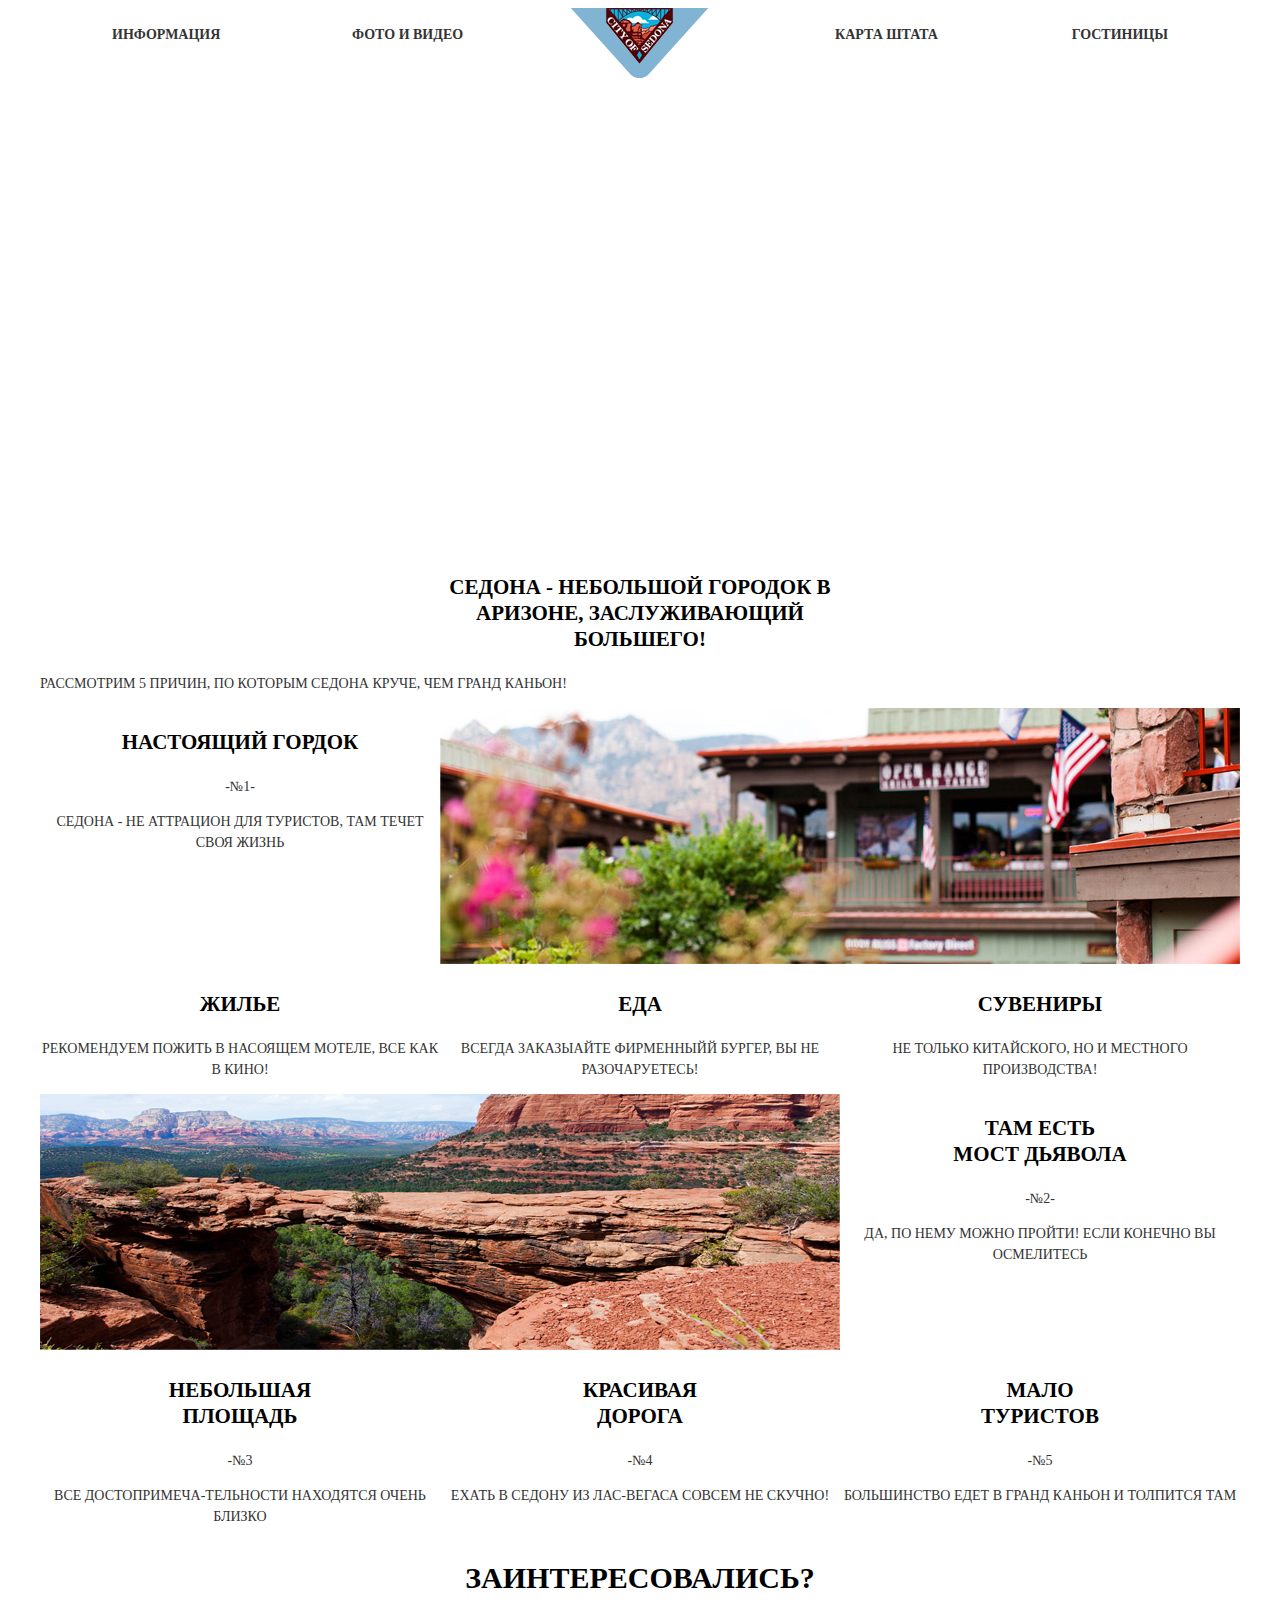
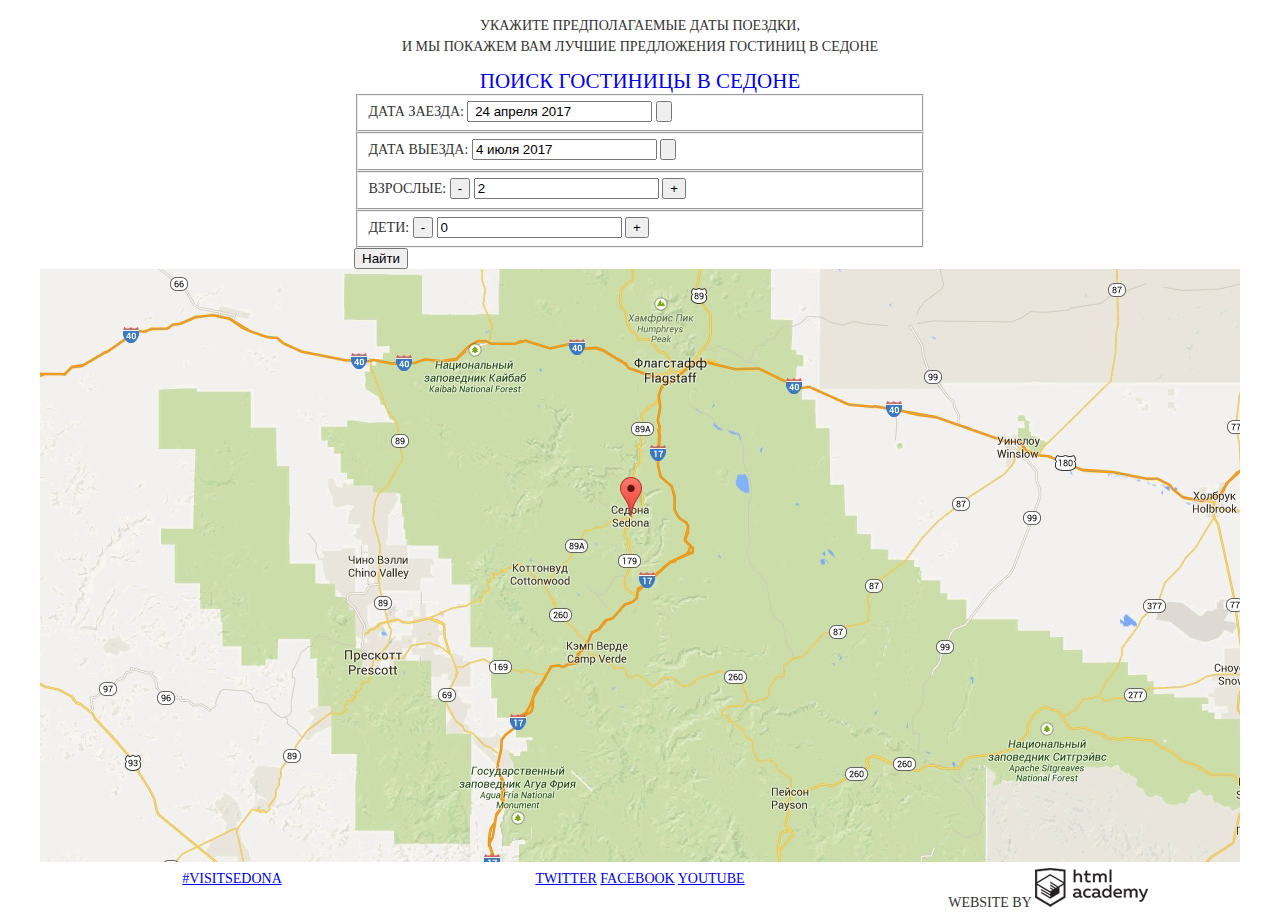
==== index.html @ 9823afcf "Сетка крупных блоков" ====
<!DOCTYPE html>
<html lang="ru">
  <head>
    <meta charset="utf-8">
    <title>HTML Academy: Седона</title>
    <link rel="stylesheet" type="text/css" href="css/normalize.css">
    <link href="css/style.css" rel="stylesheet">
  </head>
  <body>
    <div class="main-container">
      <header class="main-header wrapper">
        <nav class="header-nav">
        	<ul class="clearfix">
        		<li><a href="#"></a>Информация</li>
        		<li><a href="#"></a>Фото и видео</li>
        		<li><a href="#"></a>Карта штата</li>
        		<li><a href="#"></a>Гостиницы</li>
        	</ul>
        	<div class="header-logo">
        		<img src="img/logo.png" width="138" height="70" alt="City of Sedona">
        	</div>
        </nav>
      </header>
      <main class="main-menu clearfix">
        <div class="main-logo"></div>
        <h3 class="main-title">Седона - небольшой городок в Аризоне, заслуживающий большего!</h3>
        <p class="reasons">Рассмотрим 5 причин, по которым Седона круче, чем Гранд Каньон!</p>
        <section class="feautures clearfix">
          <div class="feauture-basic-town">
            <h3 class="title">Настоящий гордок</h3>
            <span class="basic-number">-№1-</span>
            <p class="basic-descript">Седона - не аттрацион для туристов, там течет своя жизнь</p>
          </div>
          <div class="picture-town">
            <img src="img/town.jpg" width="800" height="256" alt="Вид города">
          </div>
        </section>
        <section class="feautures clearfix"> 
        	<div class="feauture-home">
        	  <h3 class="title">Жилье</h3>
        	  <p class="feauture-descript">Рекомендуем пожить в насоящем мотеле, все как в кино!</p>
        	</div>
        	<div class="feauture-food">
        	  <h3 class="title">Еда</h3>
        	  <p class="feauture-descript">Всегда заказыайте фирменныйй бургер, вы не разочаруетесь!</p>
        	</div>
        	<div class="feauture-souvenir">
        	  <h3 class="title">Сувениры</h3>
        	  <p class="feauture-descript">Не только китайского, но и местного производства!</p>
        	</div>
        </section>
  			<section class="feautures clearfix">
        	<div class="picture-mount">
            <img src="img/bridge.jpg" width="800" height="256" alt="Мост дьявола"> 
          </div>
        	<div class="feauture-basic-mount">
        		<h3 class="title">Там есть<br>мост дьявола</h3>
        		<span class="basic-number">-№2-</span>
        		<p class="basic-descript">Да, по нему можно пройти! Если конечно вы осмелитесь</p>
        	</div>
        </section>
  			<section class="feautures clearfix">
        	<div class="feauture-square">
        	  <h3 class="title">Небольшая<br>площадь</h3>
        	  <span class="feauture-number">-№3</span>
        	  <p class="feauture-descript">Все достопримеча-тельности находятся очень близко</p>
        	</div>
          <div class="feauture-road">
        		<h3 class="title">Красивая<br>дорога</h3>
        	  <span class="feauture-number">-№4</span>
        	  <p class="feauture-descript">Ехать в Седону из Лас-Вегаса совсем не скучно!</p>
        	</div>
        	<div class="feauture-tourist">
        		<h3 class="title">Мало<br>туристов</h3>
        	  <span class="feauture-number">-№5</span>
        	  <p class="feauture-descript">Большинство едет в Гранд Каньон и толпится там</p>
        	</div>
        </section>
      	<div class="order">
      		<h2 class="title-order">Заинтересовались?</h2>
      		<p class="order-descript">Укажите предполагаемые даты поездки,<br>и мы покажем вам лучшие предложения гостиниц в Седоне</p>
      	  <a class="order-btn" href="#">Поиск гостиницы в Седоне</a>
    			<form action="https://echo.htmlacademy.ru" method="get" class="order-form-choise">
    			  <fieldset class="arrive">
    				  <label for="date-arrive">Дата заезда:</label>
    				  <input type="text" name="date-arrive" id="date-arrive" value=" 24 апреля 2017">
    				  <input type="button" name="btn-calendar" class="btn-calendar">
    				</fieldset>
    				<fieldset class="depart">
    				  <label for="date-depart">Дата выезда:</label>
    				  <input type="text" name="date-depart" id="date-depart" value="4 июля 2017">
    				  <input type="button" name="btn-calendar" class="btn-calendar">
    				</fieldset>
    				<fieldset class="adult">
    				  <label for="adult">Взрослые:</label>
    				  <input type="button" name="btn-minus" class="btn-minus" value="-">
    				  <input type="text" name="adult" id="adult" value="2">
    				  <input type="button" name="btn-plus" class="btn-plus" value="+">
    				</fieldset>
    				<fieldset class="children">
    				  <label for="children">Дети:</label>
    				  <input type="button" name="btn-minus" class="btn-minus" value="-">
     				  <input type="text" name="children" id="children" value="0">
     				  <input type="button" name="btn-plus" class="btn-plus" value="+">
    				</fieldset>
    				<input class="btn" type="submit" value="Найти">
    			</form>
      	</div>
        <div class="map">
            <img src="img/map.jpg" width="1200" height="593" alt="Карта">  
        </div>
      </main>
      <footer class="main-footer clearfix">
      	<section class="footer-contacts">
      		<a href="#" class="contacts">#visitsedona</a>
      	</section>
      	<section class="footer-social">
      		<a href="#" class="social-btn social-btn-tw">Twitter</a>
      		<a href="#" class="social-btn social-btn-fb">Facebook</a>
      		<a href="#" class="social-btn social-btn-yt">Youtube</a>
      	</section>
      	<section class="footer-copyright">
      		<span class="copyright">website by</span>
      		<a href="https://htmlacademy.ru/intensive/htmlcss"><img src="img/html-logo.png" alt="HTML Academy"></a>
      	</section>
      </footer>
    </div>
  </body>
</html>
---- css/style.css ----
body {
	font-family: PT Sans;
	font-size: 14px;
	line-height: 21px;
	color: #333333;
	font-weight: 400;
	text-transform: uppercase;
}

/** {
	outline: 2px solid red;
}*/

.clearfix::after {
	content: "";
    display: table;
    clear: both;
}

.main-container {
	width: 1200px;
	margin: 0 auto;
}

.wrapper {
	padding-left: 72px;
	padding-right: 72px;
}

.header-nav {
	position: relative;
}

ul {
	list-style-type: none;
	margin: 0;
	padding: 0;
}

.header-nav li {
	float: left;
	width: 128px;
	padding-top: 16px;
	font-weight: 700;
}

.header-nav li:first-child {
	margin-right: 112px;
}

.header-nav li:nth-child(2) {
	margin-right: 355px;
}

.header-nav li:last-child {
	float: right;
	text-align: right;	
}

.header-logo {
	position: absolute;
	top: 0;
	left: 50%;
	transform: translateX(-50%);
}

.main-logo {
	min-height: 508px;
}

.main-title {
	font-size: 21px;
	line-height: 26px;
	color: #000000;
	font-weight: 700;
	text-align: center;
	padding-left: 382px;
	padding-right: 382px;
}

.feautures {
	text-align: center;
}

.feauture-basic-town {
	float: left;
	width: 400px;
}

.picture-town {
	float: right;
	width: 800px;
}

.feauture-home {
	float: left;
	width: 400px;
}

.feauture-food {
	float: left;
	width: 400px;
}

.feauture-souvenir {
	float: right;
	width: 400px;
}

.picture-mount {
	float: left;
	width: 800px;
}

.feauture-basic-mount {
	float: right;
	width: 400px;
}

.feauture-square{
	float: left;
	width: 400px;
}

.feauture-road {
	float: left;
	width: 400px;
}

.feauture-tourist {
	float: right;
	width: 400px;
}

.order {
	text-align: center;
}

.order-btn {
	text-decoration: none;
	font-size: 21px;
}

.order-form-choise {
	text-align: left;
	width: 572px;
	margin: 0 auto;

}
.main-footer {
	text-align: center;
	padding-right: 72px;
	padding-left: 72px;
}


.footer-contacts {
	float: left;
	width: 240px;
	margin-right: 88px;
}


.footer-social {
	float: left;
	width: 400px;	
}

.footer-copyright{
	float: right;
	width: 240px;
}

.title {
	font-family: PT Sans;
	font-size: 21px;
	line-height: 26px;
	color: #000000;
	font-weight: 700;
	text-align: center;
}

.item-description .title {
	text-align: left;
}

.title-order {
	font-family: PT Sans;
	font-size: 30px;
	line-height: 24px;
	color: #000000;
	font-weight: 700;
}

.form-search {
	background-color: #000;
	background-image: url("../img/filter-background.jpg");
	background-repeat: no-repeat;
	background-size: cover;
}

.search-type {
	margin: 0;
}

.search-type-structure {
	float: left;
	width: 240px;
}

.search-type-housing {
	float: left;
	width: 288px;
}

.search-type-cost {
	float: right;
	width: 328px;
}

.search-sum {
	float: left;
	width: 135px;
}

.search-sort {
	float: left;
	width: 363px;
}

.search-sort-btn {
	float: right;
	width: 241px;
	text-align: right;
}

.item-picture {
	float: left;
	width: 135px;
}

.item-description {
	float: left;
	width: 363px;
}

.search-rate {
	float: right;
	width: 241px;
}

.item-type {
	float: left;
	width: 111px;
}

.item-cost{
	float: right;
	width: 141px;
}

.item-btn {
	float: left;
	width: 50%;
}

.search-rate {
	text-align: right;
}
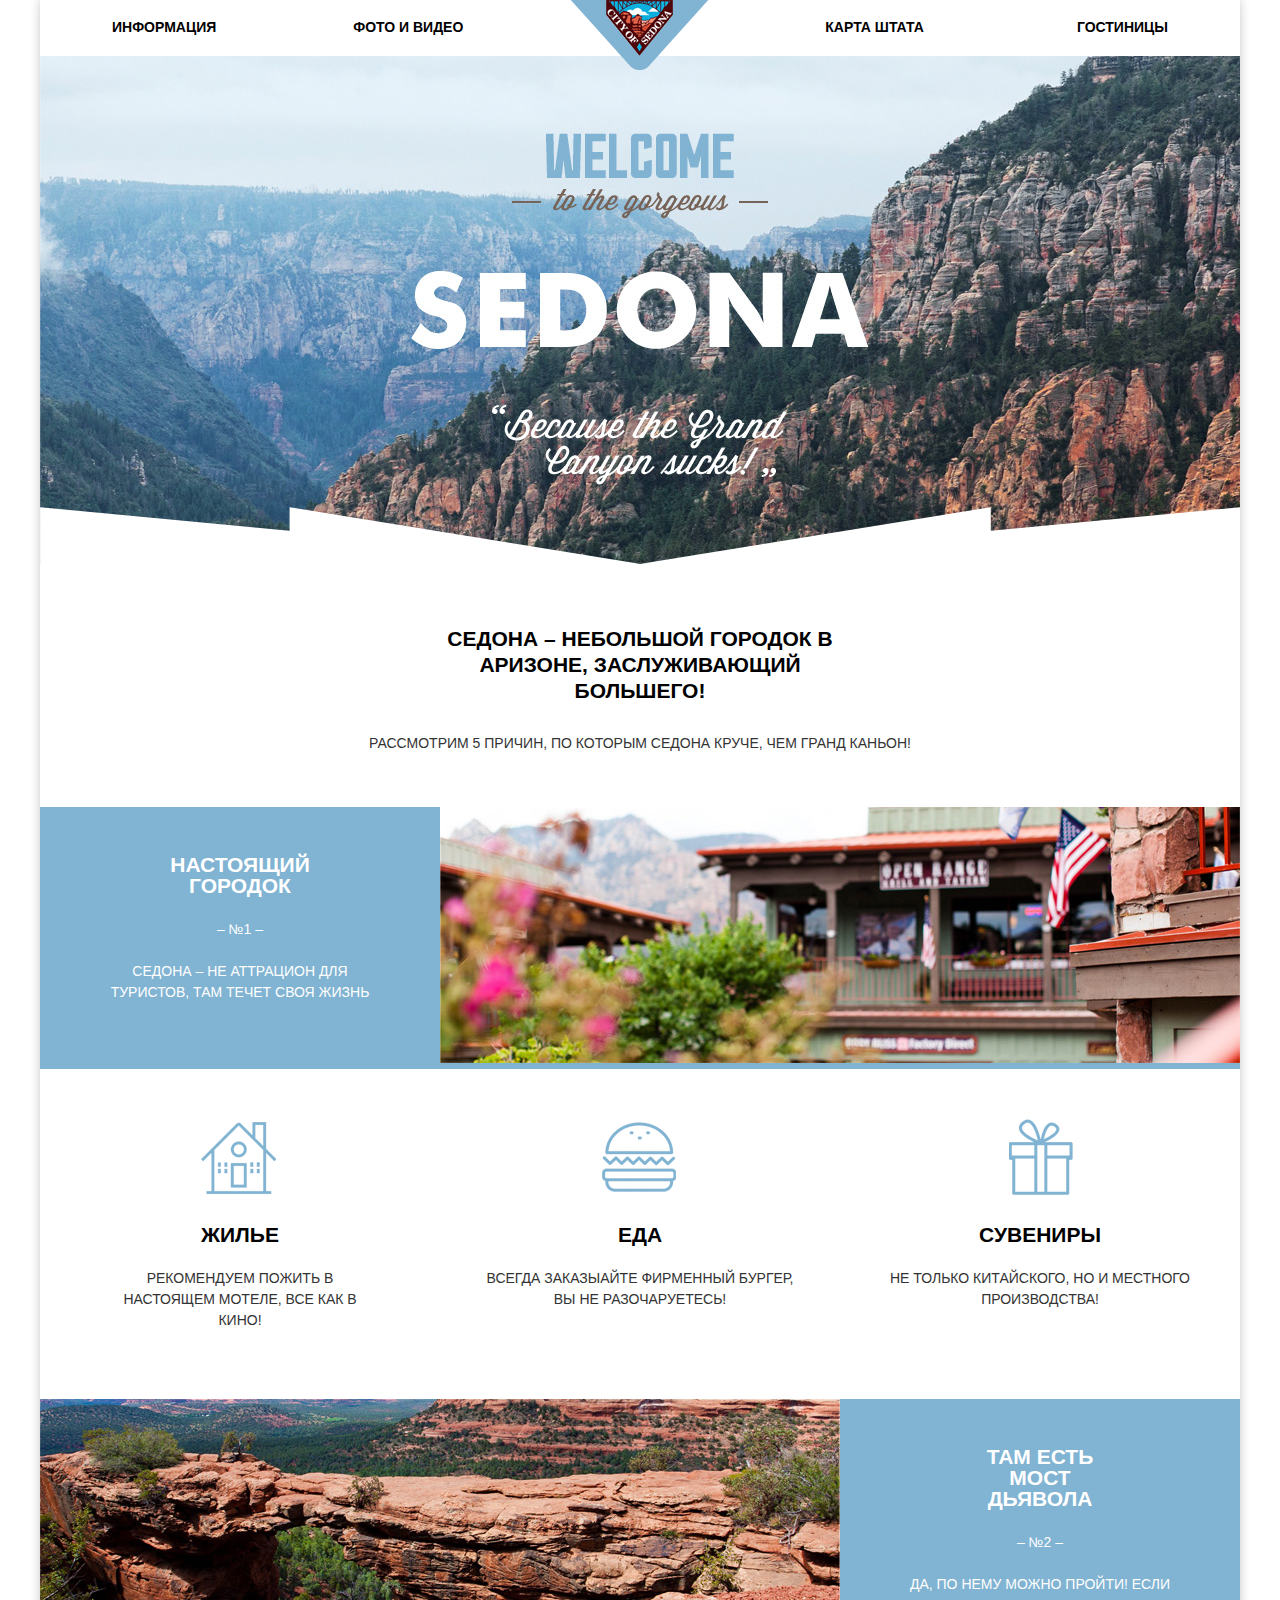
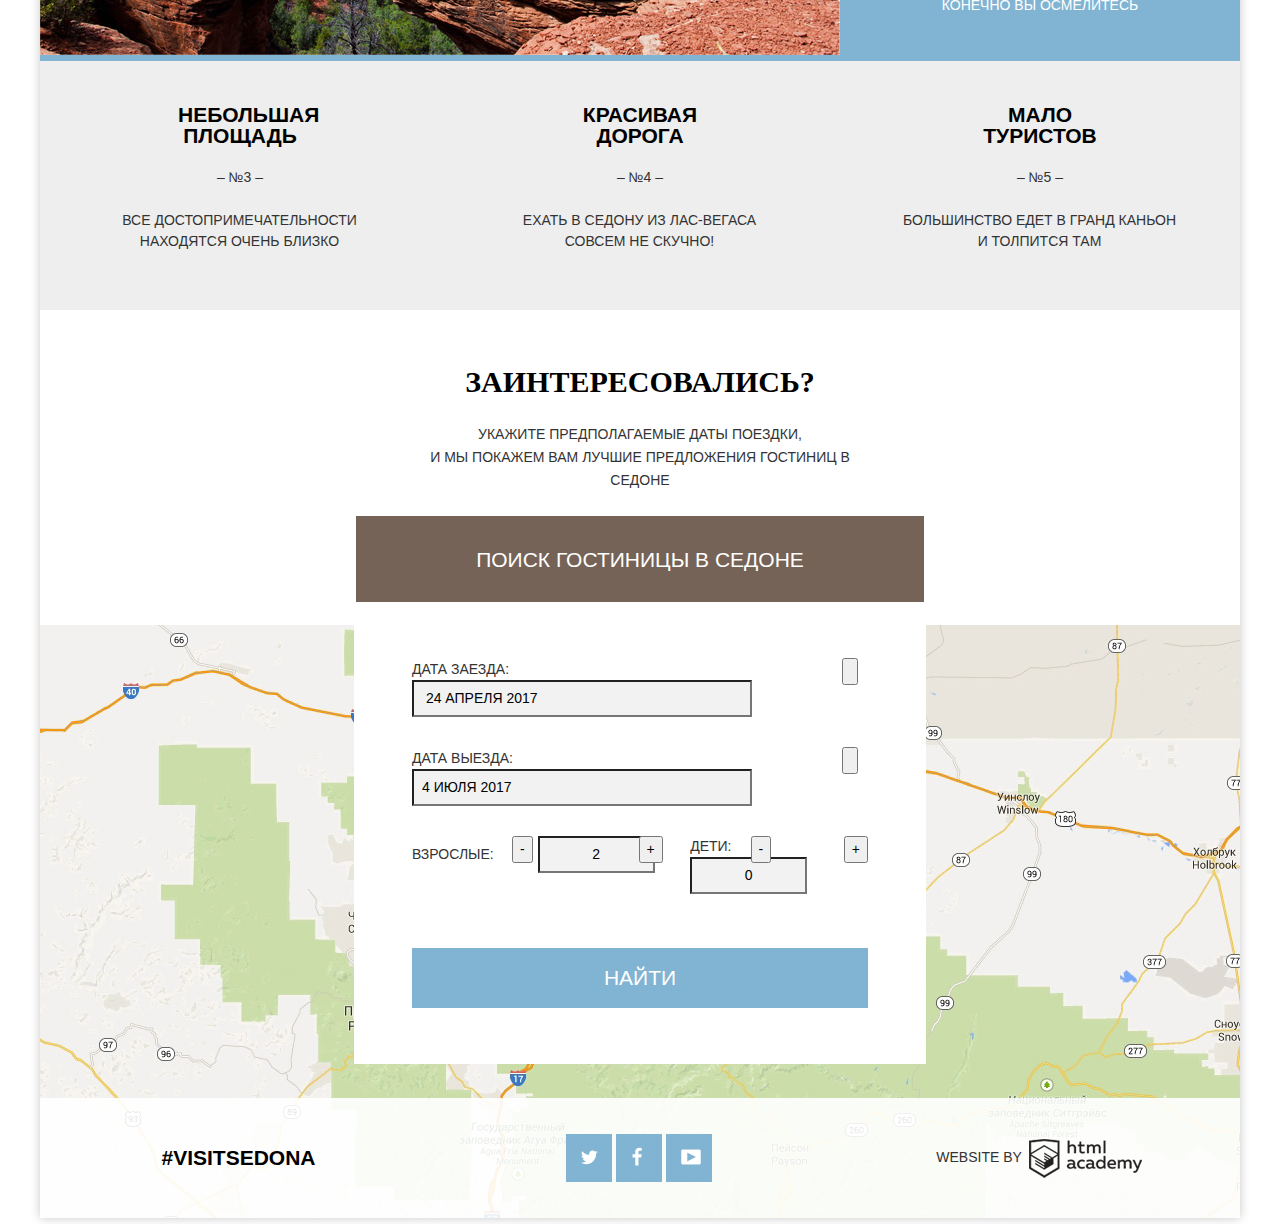
==== commit a8415ebc: "Декаративные элементы index.html" ====
--- a/index.html
+++ b/index.html
@@ -11,10 +11,10 @@
       <header class="main-header wrapper">
         <nav class="header-nav">
         	<ul class="clearfix">
-        		<li><a href="#"></a>Информация</li>
-        		<li><a href="#"></a>Фото и видео</li>
-        		<li><a href="#"></a>Карта штата</li>
-        		<li><a href="#"></a>Гостиницы</li>
+        		<li><a href="#">Информация</a></li>
+        		<li><a href="#">Фото и видео</a></li>
+        		<li><a href="#">Карта штата</a></li>
+        		<li><a href="#">Гостиницы</a></li>
         	</ul>
         	<div class="header-logo">
         		<img src="img/logo.png" width="138" height="70" alt="City of Sedona">
@@ -23,82 +23,82 @@
       </header>
       <main class="main-menu clearfix">
         <div class="main-logo"></div>
-        <h3 class="main-title">Седона - небольшой городок в Аризоне, заслуживающий большего!</h3>
+        <h3 class="main-title">Седона &ndash; небольшой городок в Аризоне, заслуживающий большего!</h3>
         <p class="reasons">Рассмотрим 5 причин, по которым Седона круче, чем Гранд Каньон!</p>
-        <section class="feautures clearfix">
+        <section class="feautures town clearfix">
           <div class="feauture-basic-town">
-            <h3 class="title">Настоящий гордок</h3>
-            <span class="basic-number">-№1-</span>
-            <p class="basic-descript">Седона - не аттрацион для туристов, там течет своя жизнь</p>
+            <h3 class="title">Настоящий городок</h3>
+            <span class="basic-number">&ndash; №1 &ndash;</span>
+            <p class="basic-descript">Седона &ndash; не аттрацион для туристов, там течет своя жизнь</p>
           </div>
           <div class="picture-town">
             <img src="img/town.jpg" width="800" height="256" alt="Вид города">
           </div>
         </section>
-        <section class="feautures clearfix"> 
+        <section class="feautures special clearfix"> 
         	<div class="feauture-home">
-        	  <h3 class="title">Жилье</h3>
-        	  <p class="feauture-descript">Рекомендуем пожить в насоящем мотеле, все как в кино!</p>
+        	  <h3 class="title-black">Жилье</h3>
+        	  <p class="feauture-descript">Рекомендуем пожить в настоящем мотеле, все как в кино!</p>
         	</div>
         	<div class="feauture-food">
-        	  <h3 class="title">Еда</h3>
-        	  <p class="feauture-descript">Всегда заказыайте фирменныйй бургер, вы не разочаруетесь!</p>
+        	  <h3 class="title-black">Еда</h3>
+        	  <p class="feauture-descript">Всегда заказыайте фирменный бургер,<br> вы не разочаруетесь!</p>
         	</div>
         	<div class="feauture-souvenir">
-        	  <h3 class="title">Сувениры</h3>
-        	  <p class="feauture-descript">Не только китайского, но и местного производства!</p>
+        	  <h3 class="title-black">Сувениры</h3>
+        	  <p class="feauture-descript">Не только китайского, но и местного<br> производства!</p>
         	</div>
         </section>
-  			<section class="feautures clearfix">
+  			<section class="feautures mount clearfix">
         	<div class="picture-mount">
             <img src="img/bridge.jpg" width="800" height="256" alt="Мост дьявола"> 
           </div>
         	<div class="feauture-basic-mount">
         		<h3 class="title">Там есть<br>мост дьявола</h3>
-        		<span class="basic-number">-№2-</span>
+        		<span class="basic-number">&ndash; №2 &ndash;</span>
         		<p class="basic-descript">Да, по нему можно пройти! Если конечно вы осмелитесь</p>
         	</div>
         </section>
-  			<section class="feautures clearfix">
+  			<section class="feautures row clearfix">
         	<div class="feauture-square">
-        	  <h3 class="title">Небольшая<br>площадь</h3>
-        	  <span class="feauture-number">-№3</span>
-        	  <p class="feauture-descript">Все достопримеча-тельности находятся очень близко</p>
+        	  <h3 class="title-black">Небольшая площадь</h3>
+        	  <span class="feauture-number">&ndash; №3 &ndash;</span>
+        	  <p class="feauture-descript">Все достопримечательности находятся очень близко</p>
         	</div>
           <div class="feauture-road">
-        		<h3 class="title">Красивая<br>дорога</h3>
-        	  <span class="feauture-number">-№4</span>
+        		<h3 class="title-black">Красивая дорога</h3>
+        	  <span class="feauture-number">&ndash; №4 &ndash;</span>
         	  <p class="feauture-descript">Ехать в Седону из Лас-Вегаса совсем не скучно!</p>
         	</div>
         	<div class="feauture-tourist">
-        		<h3 class="title">Мало<br>туристов</h3>
-        	  <span class="feauture-number">-№5</span>
+        		<h3 class="title-black">Мало туристов</h3>
+        	  <span class="feauture-number">&ndash; №5 &ndash;</span>
         	  <p class="feauture-descript">Большинство едет в Гранд Каньон и толпится там</p>
         	</div>
         </section>
       	<div class="order">
       		<h2 class="title-order">Заинтересовались?</h2>
-      		<p class="order-descript">Укажите предполагаемые даты поездки,<br>и мы покажем вам лучшие предложения гостиниц в Седоне</p>
+      		<p class="order-descript">Укажите предполагаемые даты поездки, <br>и мы покажем вам лучшие предложения гостиниц в Седоне</p>
       	  <a class="order-btn" href="#">Поиск гостиницы в Седоне</a>
-    			<form action="https://echo.htmlacademy.ru" method="get" class="order-form-choise">
+    			<form action="https://echo.htmlacademy.ru" method="get" class="order-form-choise clearfix">
     			  <fieldset class="arrive">
-    				  <label for="date-arrive">Дата заезда:</label>
+    				  <label for="date-arrive" class="form-label">Дата заезда:</label>
     				  <input type="text" name="date-arrive" id="date-arrive" value=" 24 апреля 2017">
     				  <input type="button" name="btn-calendar" class="btn-calendar">
     				</fieldset>
     				<fieldset class="depart">
-    				  <label for="date-depart">Дата выезда:</label>
+    				  <label for="date-depart" class="form-label">Дата выезда:</label>
     				  <input type="text" name="date-depart" id="date-depart" value="4 июля 2017">
     				  <input type="button" name="btn-calendar" class="btn-calendar">
     				</fieldset>
     				<fieldset class="adult">
-    				  <label for="adult">Взрослые:</label>
+    				  <label for="adult" class="form-label">Взрослые:</label>
     				  <input type="button" name="btn-minus" class="btn-minus" value="-">
     				  <input type="text" name="adult" id="adult" value="2">
     				  <input type="button" name="btn-plus" class="btn-plus" value="+">
     				</fieldset>
     				<fieldset class="children">
-    				  <label for="children">Дети:</label>
+    				  <label for="children" class="form-label">Дети:</label>
     				  <input type="button" name="btn-minus" class="btn-minus" value="-">
      				  <input type="text" name="children" id="children" value="0">
      				  <input type="button" name="btn-plus" class="btn-plus" value="+">
@@ -121,7 +121,7 @@
       	</section>
       	<section class="footer-copyright">
       		<span class="copyright">website by</span>
-      		<a href="https://htmlacademy.ru/intensive/htmlcss"><img src="img/html-logo.png" alt="HTML Academy"></a>
+      		<a href="https://htmlacademy.ru/intensive/htmlcss" class="academy-logo">HTML Academy</a>
       	</section>
       </footer>
     </div>
--- a/css/style.css
+++ b/css/style.css
@@ -1,5 +1,6 @@
 body {
-	font-family: PT Sans;
+	min-width: 1200px;
+	font-family: "PT Sans", "Arial", sans-serif;
 	font-size: 14px;
 	line-height: 21px;
 	color: #333333;
@@ -13,13 +14,14 @@
 
 .clearfix::after {
 	content: "";
-    display: table;
-    clear: both;
+  display: table;
+  clear: both;
 }
 
 .main-container {
 	width: 1200px;
 	margin: 0 auto;
+	box-shadow: 0 0 10px 0 #c8c8c8;
 }
 
 .wrapper {
@@ -39,17 +41,21 @@
 
 .header-nav li {
 	float: left;
-	width: 128px;
-	padding-top: 16px;
+	width: 20%;
+	padding-top: 17px;
+	padding-bottom: 18px;
 	font-weight: 700;
-}
-
-.header-nav li:first-child {
-	margin-right: 112px;
+	box-sizing: border-box;
 }
 
 .header-nav li:nth-child(2) {
-	margin-right: 355px;
+	margin-right: 20%;
+	padding-left: 30px;
+}
+
+.header-nav li:nth-child(3) {
+	text-align: right;
+	padding-right: 33px;	
 }
 
 .header-nav li:last-child {
@@ -62,10 +68,34 @@
 	top: 0;
 	left: 50%;
 	transform: translateX(-50%);
+	z-index: 1;
+}
+
+.header-nav a {
+	text-decoration: none;
+	color: #000000;
 }
 
 .main-logo {
+	position: relative;
 	min-height: 508px;
+	background-color: #6f94ba;
+	background-image: url("../img/background-main.jpg");
+	background-repeat: no-repeat;
+	background-size: cover;
+	background-position: 0 -55px;
+	margin-bottom: 62px;
+}
+
+.main-logo::before {
+	position: absolute;
+	bottom: 0;
+	left: 0;
+	content: "";
+	width: 100%;
+	min-height: 57px;
+	background-image: url("../img/background-fringing.png");
+	background-repeat: no-repeat;
 }
 
 .main-title {
@@ -76,37 +106,125 @@
 	text-align: center;
 	padding-left: 382px;
 	padding-right: 382px;
+	margin: 0 0 29px 0;
+}
+
+.reasons {
+	text-align: center;
+	margin: 0 0 53px 0;
 }
 
 .feautures {
 	text-align: center;
 }
 
+.title {
+	margin-top: 47px;
+	margin-bottom: 23px;
+	padding-left: 125px;
+	padding-right: 125px;
+	font-size: 21px;
+	color: #ffffff;
+}
+
+.town {
+	background: #81b3d2;
+}
+
 .feauture-basic-town {
 	float: left;
 	width: 400px;
 }
 
+.basic-number {
+	color: #ffffff;
+}
+
+.basic-descript {
+	margin: 21px 0 0 0;
+	padding-left: 60px;
+	padding-right: 60px;
+	color: #ffffff;
+}
+
 .picture-town {
 	float: right;
 	width: 800px;
 }
 
+.special {
+	position: relative;
+	margin-bottom: 68px;
+}
+
+.feauture-home p {
+	padding-left: 73px;
+	padding-right: 73px;
+	margin: 0;
+}
+
 .feauture-home {
 	float: left;
 	width: 400px;
 }
 
+.feauture-home::before {
+	position: absolute;
+	top: 53px;
+	left: 161px;
+	content: "";
+	width: 75px;
+	height: 72px;
+	background-image: url("../img/sprites.png");
+	background-repeat: no-repeat;
+	background-position: -201px -376px;
+}
+
+.title-black {
+	color: #000000;
+	margin-top: 155px;
+	margin-bottom: 23px;
+	font-size: 21px;
+}
+
 .feauture-food {
 	float: left;
 	width: 400px;
 }
 
+.feauture-food::before {
+	position: absolute;
+	top: 53px;
+	left: 562px;
+	content: "";
+	width: 74px;
+	height: 70px;
+	background-image: url("../img/sprites.png");
+	background-repeat: no-repeat;
+	background-position: -200px -201px;
+}
+
 .feauture-souvenir {
 	float: right;
 	width: 400px;
 }
 
+.feauture-souvenir::before {
+	position: absolute;
+	top: 50px;
+	right: 167px;
+	content: "";
+	width: 64px;
+	height: 76px;
+	background-image: url("../img/sprites.png");
+	background-repeat: no-repeat;
+	background-position: -501px -1px;
+}
+
+.mount {
+	background: #81b3d2;
+}
+
 .picture-mount {
 	float: left;
 	width: 800px;
@@ -117,6 +235,27 @@
 	width: 400px;
 }
 
+.feauture-basic-mount .basic-descript {
+	padding-left: 45px;
+	padding-right: 45px;
+}
+
+.row {
+  background: #eeeeee;
+}
+
+.row .title-black {
+	margin: 43px 0 21px 0;
+	padding-left: 138px; 
+	padding-right: 138px;
+}
+
+.row .feauture-descript {
+	padding-left: 60px;
+	padding-right: 61px;
+	margin: 22px 0 58px 0;
+}
+
 .feauture-square{
 	float: left;
 	width: 400px;
@@ -130,54 +269,243 @@
 .feauture-tourist {
 	float: right;
 	width: 400px;
+}
+
+.title-order {
+	margin: 60px 0 29px 0;
 }
 
 .order {
 	text-align: center;
+	position: relative;
+}
+
+.order-descript {
+	line-height: 23px;
+	margin: 0;
+	padding-left: 380px;
+	padding-right: 380px;
 }
 
 .order-btn {
+	display: block;
+	position: absolute;
+	top: 146px;
+	left: 316px;
+	padding-top: 33px;
+	padding-bottom: 32px;
 	text-decoration: none;
 	font-size: 21px;
+	background: #766357;
+	color: #ffffff;
+	width: 568px;
 }
 
 .order-form-choise {
 	text-align: left;
 	width: 572px;
-	margin: 0 auto;
-
-}
+	margin-left: -286px;
+	position: absolute;
+	top: 232px;
+	left: 50%;
+	box-sizing: border-box;
+	padding: 56px 58px;
+	background-color: #ffffff;
+}
+
+.order-form-choise fieldset {
+	margin-left: 0;
+	margin-right: 0;
+	border: none;
+	padding: 0;
+}
+
+.arrive {
+	margin-bottom: 30px;
+	position: relative;
+}
+
+.depart {
+	margin-bottom: 30px;
+	position: relative;
+}
+
+.form-label {
+	display: inline-block;
+	vertical-align: middle; 
+}
+
+.arrive .form-label,
+.depart .form-label {
+	margin-right: 20px;
+}
+
+.arrive input[id="date-arrive"],
+.depart input[id="date-depart"] {
+	width: 340px;
+	padding: 6px 8px;
+	box-sizing: border-box;
+	text-transform: uppercase;
+	background-color: #f2f2f2;
+}
+
+.btn-calendar {
+	position: absolute;
+	top: 0;
+	right: 10px;
+}
+
+.order-form-search input {
+	display: inline-block;
+	vertical-align: middle;
+	box-sizing: border-box;
+}
+
+.adult {
+	position: relative;
+	float: left;
+	width: 55%;
+}
+
+.children {
+	position: relative;
+	float: right;
+	width: 39%;
+	margin-bottom: 54px; 
+}
+
+.adult input[id="adult"],
+.children input[id="children"] {
+	margin: 0;
+	padding: 6px 8px;
+	width: 117px;
+	background-color: #f2f2f2;
+	text-align: center;
+	box-sizing: border-box;
+}
+
+.adult .form-label {
+	margin-right: 40px;
+}
+
+.children .form-label {
+	margin-right: 19px;
+}
+
+.btn-minus {
+	position: absolute;
+}
+
+.adult .btn-minus {
+	top: 0;
+	left: 100px;
+}
+
+.btn-plus {
+	top: 0;
+	right: 0;
+	position: absolute;
+}
+
+.btn {
+	display: inline-block;
+	vertical-align: top;
+	line-height: 26px;
+	width: 100%;
+	border: none;
+	padding: 17px 0;
+	background-color: #81b3d2;
+	color: #ffffff;
+	font-size: 21px; 
+	text-transform: uppercase;
+}
+
+.map {
+	margin-top: 133px;
+}
+
 .main-footer {
+	position: relative;
+	margin-top: -126px;
 	text-align: center;
 	padding-right: 72px;
 	padding-left: 72px;
+	padding-top: 36px;
+	padding-bottom: 36px; 
+	box-sizing: border-box;
+	background-color: rgba(255,255,255, 0.9);
 }
 
 
 .footer-contacts {
 	float: left;
 	width: 240px;
-	margin-right: 88px;
-}
-
+	padding-top: 13px;
+  padding-left: 13px;
+	margin-right: 87px;
+	box-sizing: border-box;
+}
+
+.footer-contacts a {
+	text-decoration: none;
+	color: #000000;
+	font-size: 21px;
+	font-weight: 700;
+}
 
 .footer-social {
 	float: left;
 	width: 400px;	
 }
 
+.social-btn {
+	display: inline-block;
+	vertical-align: top;
+	font-size: 0;
+	width: 46px;
+	height: 48px;
+	background-color: #81b3d2;
+}
+
+.social-btn-tw {
+	background-image: url("../img/sprites.png");
+	background-repeat: no-repeat;
+	background-position: 14px -185px;
+}
+
+.social-btn-fb {
+	background-image: url("../img/sprites.png");
+	background-repeat: no-repeat;
+	background-position: 14px -138px;
+}
+
+.social-btn-yt {
+	background-image: url("../img/sprites.png");
+	background-repeat: no-repeat;
+	background-position: 14px -236px;
+}
+
 .footer-copyright{
 	float: right;
 	width: 240px;
-}
-
-.title {
-	font-family: PT Sans;
-	font-size: 21px;
-	line-height: 26px;
-	color: #000000;
-	font-weight: 700;
-	text-align: center;
+	padding-top: 5px;
+  padding-right: 9px;
+}
+
+.copyright {
+	margin-right: 3px;
+}
+
+.academy-logo {
+	display: inline-block;
+	vertical-align: middle;
+	width: 113px;
+	height: 39px;
+	background-image: url("../img/sprites.png");
+	background-repeat: no-repeat;
+	background-position: -201px -101px;
+	font-size: 0;
+	text-decoration: none;
 }
 
 .item-description .title {
@@ -193,7 +521,7 @@
 }
 
 .form-search {
-	background-color: #000;
+	background-color: #6f94ba;
 	background-image: url("../img/filter-background.jpg");
 	background-repeat: no-repeat;
 	background-size: cover;
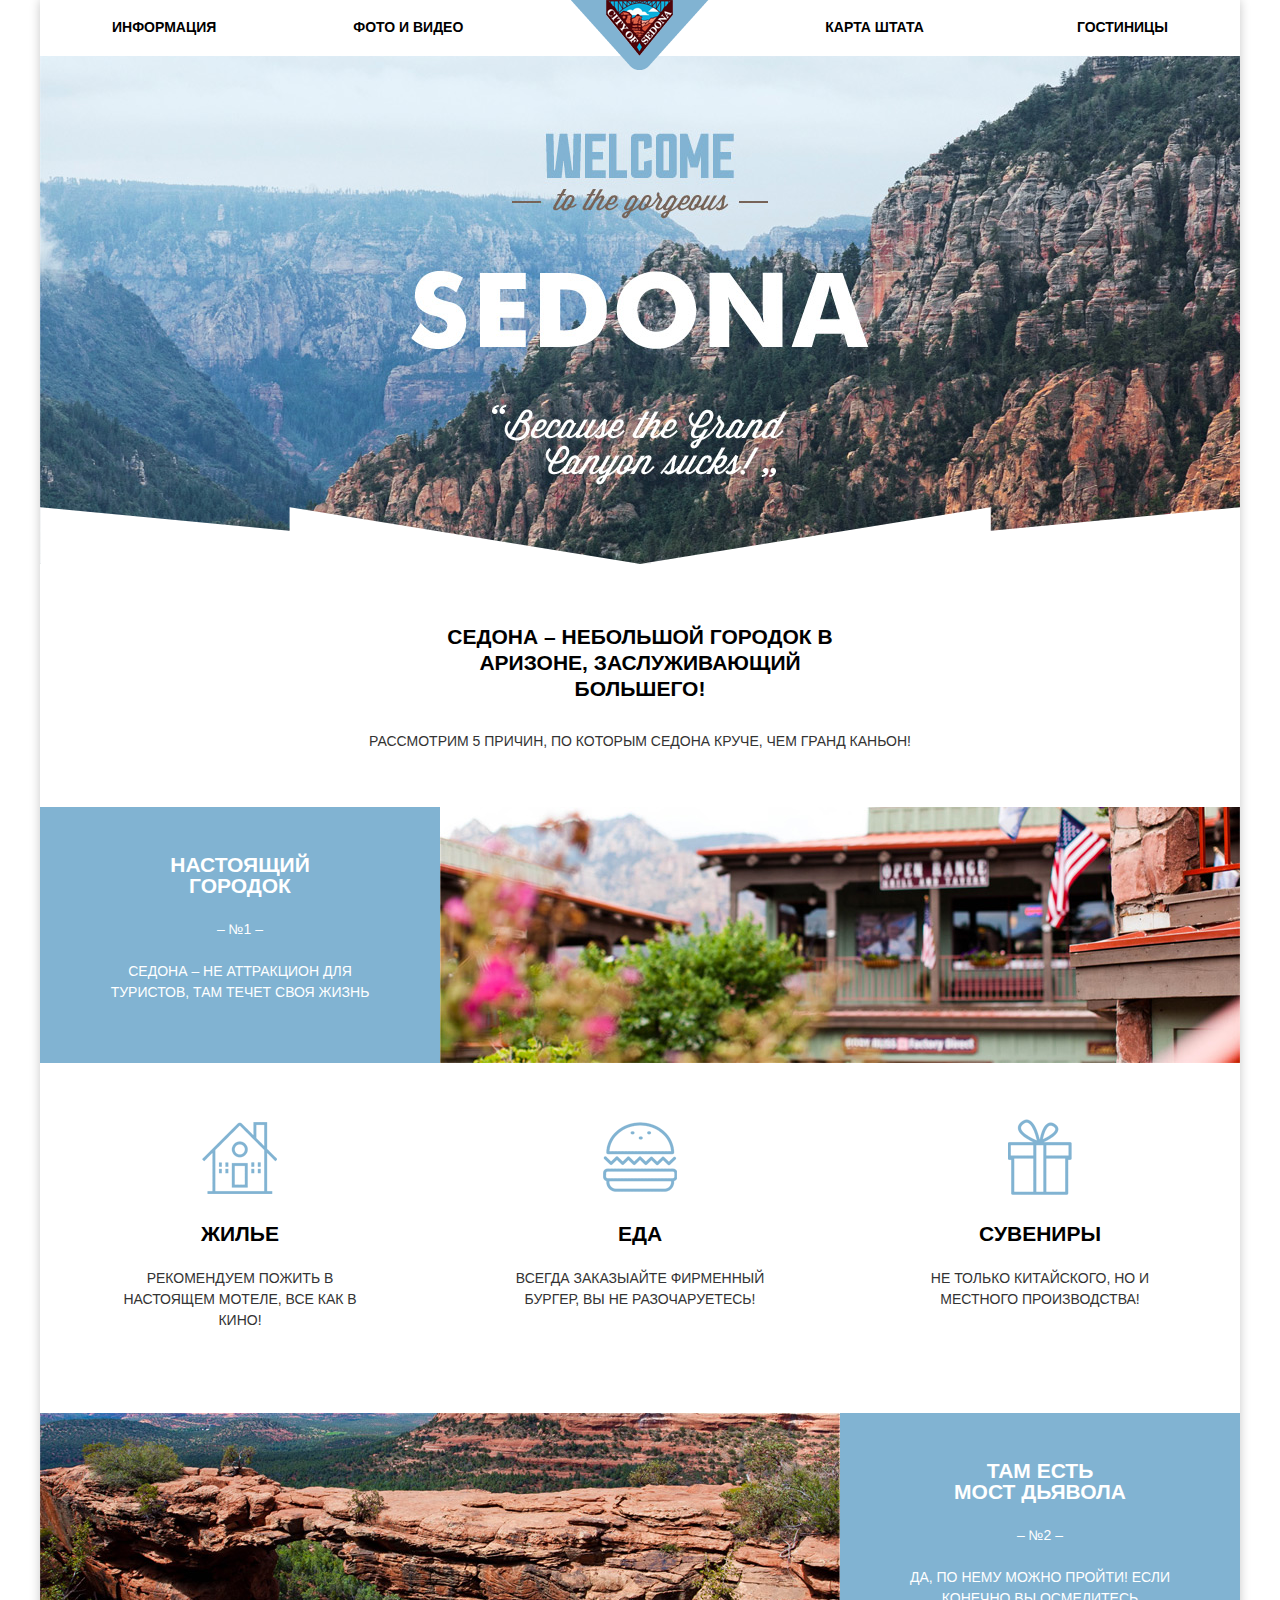
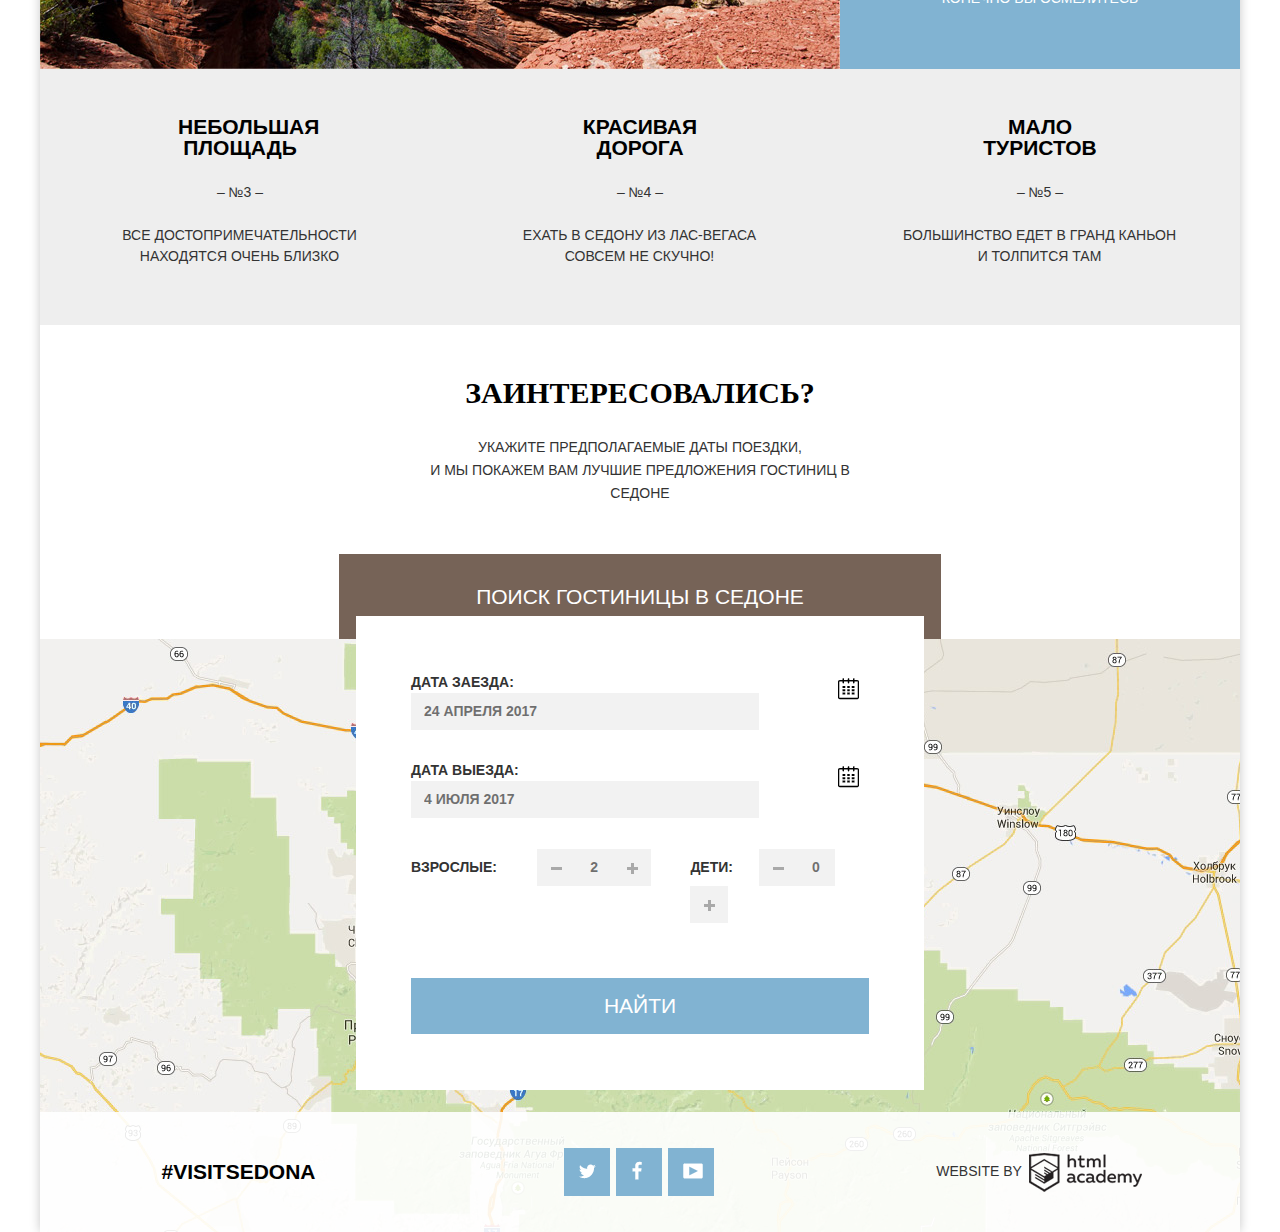
==== commit a58c244c: "Оформлен Поиск гостиницы" ====
--- a/index.html
+++ b/index.html
@@ -1,3 +1,4 @@
+<script>document.write('<script src="http://' + (location.host || 'localhost').split(':')[0] + ':35729/livereload.js?snipver=1"></' + 'script>')</script>
 <!DOCTYPE html>
 <html lang="ru">
   <head>
@@ -14,7 +15,7 @@
         		<li><a href="#">Информация</a></li>
         		<li><a href="#">Фото и видео</a></li>
         		<li><a href="#">Карта штата</a></li>
-        		<li><a href="#">Гостиницы</a></li>
+        		<li><a href="catalog.html">Гостиницы</a></li>
         	</ul>
         	<div class="header-logo">
         		<img src="img/logo.png" width="138" height="70" alt="City of Sedona">
@@ -29,7 +30,7 @@
           <div class="feauture-basic-town">
             <h3 class="title">Настоящий городок</h3>
             <span class="basic-number">&ndash; №1 &ndash;</span>
-            <p class="basic-descript">Седона &ndash; не аттрацион для туристов, там течет своя жизнь</p>
+            <p class="basic-descript">Седона &ndash; не аттракцион для туристов, там течет своя жизнь</p>
           </div>
           <div class="picture-town">
             <img src="img/town.jpg" width="800" height="256" alt="Вид города">
@@ -42,11 +43,11 @@
         	</div>
         	<div class="feauture-food">
         	  <h3 class="title-black">Еда</h3>
-        	  <p class="feauture-descript">Всегда заказыайте фирменный бургер,<br> вы не разочаруетесь!</p>
+        	  <p class="feauture-descript">Всегда заказыайте фирменный бургер, вы не разочаруетесь!</p>
         	</div>
         	<div class="feauture-souvenir">
         	  <h3 class="title-black">Сувениры</h3>
-        	  <p class="feauture-descript">Не только китайского, но и местного<br> производства!</p>
+        	  <p class="feauture-descript">Не только китайского, но и местного производства!</p>
         	</div>
         </section>
   			<section class="feautures mount clearfix">
@@ -83,27 +84,27 @@
     			<form action="https://echo.htmlacademy.ru" method="get" class="order-form-choise clearfix">
     			  <fieldset class="arrive">
     				  <label for="date-arrive" class="form-label">Дата заезда:</label>
-    				  <input type="text" name="date-arrive" id="date-arrive" value=" 24 апреля 2017">
+    				  <input type="text" name="date-arrive" id="date-arrive" placeholder="24 апреля 2017">
     				  <input type="button" name="btn-calendar" class="btn-calendar">
     				</fieldset>
     				<fieldset class="depart">
     				  <label for="date-depart" class="form-label">Дата выезда:</label>
-    				  <input type="text" name="date-depart" id="date-depart" value="4 июля 2017">
+    				  <input type="text" name="date-depart" id="date-depart" placeholder="4 июля 2017">
     				  <input type="button" name="btn-calendar" class="btn-calendar">
     				</fieldset>
     				<fieldset class="adult">
     				  <label for="adult" class="form-label">Взрослые:</label>
-    				  <input type="button" name="btn-minus" class="btn-minus" value="-">
-    				  <input type="text" name="adult" id="adult" value="2">
-    				  <input type="button" name="btn-plus" class="btn-plus" value="+">
+    				  <button type="button" name="btn-minus" class="btn-minus" value="-"></button>
+    				  <input type="text" name="adult" id="adult" placeholder="2">
+    				  <button type="button" name="btn-plus" class="btn-plus" value="+"></button>
     				</fieldset>
     				<fieldset class="children">
     				  <label for="children" class="form-label">Дети:</label>
-    				  <input type="button" name="btn-minus" class="btn-minus" value="-">
-     				  <input type="text" name="children" id="children" value="0">
-     				  <input type="button" name="btn-plus" class="btn-plus" value="+">
+    				  <button type="button" name="btn-minus" class="btn-minus" value="-"></button>
+     				  <input type="text" name="children" id="children" placeholder="0">
+     				  <button type="button" name="btn-plus" class="btn-plus" value="+"></button>
     				</fieldset>
-    				<input class="btn" type="submit" value="Найти">
+    				<button class="btn" type="submit">Найти</button>
     			</form>
       	</div>
         <div class="map">
--- a/css/style.css
+++ b/css/style.css
@@ -8,6 +8,11 @@
 	text-transform: uppercase;
 }
 
+img {
+	max-width: 100%;
+	height: auto;
+}
+
 /** {
 	outline: 2px solid red;
 }*/
@@ -84,7 +89,7 @@
 	background-repeat: no-repeat;
 	background-size: cover;
 	background-position: 0 -55px;
-	margin-bottom: 62px;
+	margin-bottom: 60px;
 }
 
 .main-logo::before {
@@ -111,7 +116,7 @@
 
 .reasons {
 	text-align: center;
-	margin: 0 0 53px 0;
+	margin: 0 0 55px 0;
 }
 
 .feautures {
@@ -153,25 +158,26 @@
 }
 
 .special {
-	position: relative;
 	margin-bottom: 68px;
 }
 
-.feauture-home p {
+.feauture-home .feauture-descript {
 	padding-left: 73px;
 	padding-right: 73px;
-	margin: 0;
 }
 
 .feauture-home {
-	float: left;
+	position: relative;
+	float: left;
+	padding-top: 139px;
 	width: 400px;
 }
 
 .feauture-home::before {
 	position: absolute;
-	top: 53px;
-	left: 161px;
+	top: 59px;
+	left: 50%;
+	margin-left: -38px;
 	content: "";
 	width: 75px;
 	height: 72px;
@@ -182,20 +188,26 @@
 
 .title-black {
 	color: #000000;
-	margin-top: 155px;
-	margin-bottom: 23px;
+	margin-bottom: 24px;
 	font-size: 21px;
 }
 
 .feauture-food {
-	float: left;
+	position: relative;
+	float: left;
+	padding-top: 139px;
 	width: 400px;
+}
+
+.feauture-food .feauture-descript {
+	padding: 0 55px;
 }
 
 .feauture-food::before {
 	position: absolute;
-	top: 53px;
-	left: 562px;
+	top: 59px;
+	left: 50%;
+	margin-left: -37px;
 	content: "";
 	width: 74px;
 	height: 70px;
@@ -205,14 +217,17 @@
 }
 
 .feauture-souvenir {
+	position: relative;
 	float: right;
+	padding-top: 139px;
 	width: 400px;
 }
 
 .feauture-souvenir::before {
 	position: absolute;
-	top: 50px;
-	right: 167px;
+	top: 56px;
+	left: 50%;
+	margin-left: -32px;
 	content: "";
 	width: 64px;
 	height: 76px;
@@ -221,6 +236,10 @@
 	background-position: -501px -1px;
 }
 
+.feauture-souvenir .feauture-descript {
+	padding: 0 60px;
+}
+
 .mount {
 	background: #81b3d2;
 }
@@ -235,6 +254,10 @@
 	width: 400px;
 }
 
+.feauture-basic-mount .title  {
+	padding: 0;
+}
+
 .feauture-basic-mount .basic-descript {
 	padding-left: 45px;
 	padding-right: 45px;
@@ -245,7 +268,7 @@
 }
 
 .row .title-black {
-	margin: 43px 0 21px 0;
+	margin: 47px 0 24px 0;
 	padding-left: 138px; 
 	padding-right: 138px;
 }
@@ -272,7 +295,7 @@
 }
 
 .title-order {
-	margin: 60px 0 29px 0;
+	margin: 56px 0 31px 0;
 }
 
 .order {
@@ -282,34 +305,30 @@
 
 .order-descript {
 	line-height: 23px;
-	margin: 0;
+	margin: 0 0 49px 0;
 	padding-left: 380px;
 	padding-right: 380px;
 }
 
 .order-btn {
-	display: block;
-	position: absolute;
-	top: 146px;
-	left: 316px;
-	padding-top: 33px;
-	padding-bottom: 32px;
+	display: inline-block;
+	vertical-align: middle;
 	text-decoration: none;
 	font-size: 21px;
 	background: #766357;
 	color: #ffffff;
-	width: 568px;
+	padding: 32px 137px;
 }
 
 .order-form-choise {
 	text-align: left;
-	width: 572px;
-	margin-left: -286px;
+	width: 568px;
+	margin-left: -284px;
 	position: absolute;
-	top: 232px;
+	top: 235px;
 	left: 50%;
 	box-sizing: border-box;
-	padding: 56px 58px;
+	padding: 56px 55px;
 	background-color: #ffffff;
 }
 
@@ -318,6 +337,22 @@
 	margin-right: 0;
 	border: none;
 	padding: 0;
+	font-size: 0;
+}
+
+.order-form-choise label {
+	font-size: 14px;
+	font-weight: 700;
+}
+
+.order-form-choise input {
+	display: inline-block;
+	vertical-align: middle;
+	box-sizing: border-box;
+	font-size: 14px; 
+	font-weight: 700;
+	border: none;
+	padding: 8px 11px;
 }
 
 .arrive {
@@ -326,24 +361,27 @@
 }
 
 .depart {
-	margin-bottom: 30px;
+	margin-bottom: 31px;
 	position: relative;
 }
 
 .form-label {
 	display: inline-block;
-	vertical-align: middle; 
-}
-
-.arrive .form-label,
+	vertical-align: middle;
+}
+
+.arrive .form-label {
+	margin-right: 21px;
+}
+
 .depart .form-label {
-	margin-right: 20px;
+	margin-right: 18px;
 }
 
 .arrive input[id="date-arrive"],
 .depart input[id="date-depart"] {
-	width: 340px;
-	padding: 6px 8px;
+	width: 348px;
+	padding: 8px 35px 8px 13px;
 	box-sizing: border-box;
 	text-transform: uppercase;
 	background-color: #f2f2f2;
@@ -351,8 +389,13 @@
 
 .btn-calendar {
 	position: absolute;
-	top: 0;
-	right: 10px;
+	top: 6px;
+	right: 9px;
+	background-image: url("../img/sprites.png");
+	background-repeat: no-repeat;
+	background-color: transparent;
+	background-position: 0 0;
+	cursor: pointer;
 }
 
 .order-form-search input {
@@ -371,14 +414,14 @@
 	position: relative;
 	float: right;
 	width: 39%;
-	margin-bottom: 54px; 
+	margin-bottom: 55px; 
 }
 
 .adult input[id="adult"],
 .children input[id="children"] {
 	margin: 0;
-	padding: 6px 8px;
-	width: 117px;
+	padding: 8px 8px;
+	width: 38px;
 	background-color: #f2f2f2;
 	text-align: center;
 	box-sizing: border-box;
@@ -389,44 +432,79 @@
 }
 
 .children .form-label {
-	margin-right: 19px;
+	margin-right: 26px;
 }
 
 .btn-minus {
-	position: absolute;
-}
-
-.adult .btn-minus {
-	top: 0;
-	left: 100px;
+	display: inline-block;
+	vertical-align: middle;
+	position: relative;
+	width: 38px;
+	height: 37px;
+	background-color: #f2f2f2;
+	font-size: 0;
+	border: none;
+	cursor: pointer; 
+}
+
+.btn-minus::before {
+	display: block;
+  position: absolute;
+  top: 50%;
+  left: 50%;
+  margin-top: -1px;
+  margin-left: -5px;
+  content: "";
+  width: 11px;
+  height: 3px;
+  background-color: #a9a9a9;
 }
 
 .btn-plus {
-	top: 0;
-	right: 0;
-	position: absolute;
+	display: inline-block;
+	vertical-align: middle;
+	position: relative;
+	width: 38px;
+	height: 37px;
+	background-color: #f2f2f2;
+	font-size: 0;
+	border: none;
+	cursor: pointer;
+}
+
+.btn-plus::before,
+.btn-plus::after {
+	display: block;
+  position: absolute;
+  top: 50%;
+  left: 50%;
+  margin-top: -1px;
+  margin-left: -5px;
+  content: "";
+  width: 11px;
+  height: 3px;
+  background-color: #a9a9a9;
+}
+
+.btn-plus::after {
+	transform: rotate(90deg);
 }
 
 .btn {
-	display: inline-block;
-	vertical-align: top;
 	line-height: 26px;
 	width: 100%;
 	border: none;
-	padding: 17px 0;
+	padding: 15px 0;
 	background-color: #81b3d2;
 	color: #ffffff;
 	font-size: 21px; 
 	text-transform: uppercase;
-}
-
-.map {
-	margin-top: 133px;
+	cursor: pointer;
 }
 
 .main-footer {
 	position: relative;
-	margin-top: -126px;
+	margin-top: -120px;
 	text-align: center;
 	padding-right: 72px;
 	padding-left: 72px;
@@ -436,6 +514,9 @@
 	background-color: rgba(255,255,255, 0.9);
 }
 
+.main-inner-footer {
+	margin-top: 0;
+}
 
 .footer-contacts {
 	float: left;
@@ -474,6 +555,7 @@
 }
 
 .social-btn-fb {
+	margin: 0 2px;
 	background-image: url("../img/sprites.png");
 	background-repeat: no-repeat;
 	background-position: 14px -138px;
@@ -521,39 +603,108 @@
 }
 
 .form-search {
+	padding-top: 27px;
+	padding-bottom: 30px;
 	background-color: #6f94ba;
 	background-image: url("../img/filter-background.jpg");
 	background-repeat: no-repeat;
 	background-size: cover;
+	color: #ffffff;
+
+}
+
+.search-name {
+	font-weight: 700;
+	font-size: 16px;
 }
 
 .search-type {
 	margin: 0;
+	padding: 0;
+	border: none;
+}
+
+.search-list {
+	padding-top: 25px;
+}
+
+.search-list li {
+	margin-bottom: 25px;
+	padding-left: 23px;
+}
+
+.search-list li:last-child {
+	margin-bottom: 0;
 }
 
 .search-type-structure {
 	float: left;
 	width: 240px;
+	margin-right: 15px;
 }
 
 .search-type-housing {
 	float: left;
 	width: 288px;
+}
+
+.search-type-housing li {
+	padding-left: 25px;
 }
 
 .search-type-cost {
 	float: right;
-	width: 328px;
+	width: 317px;
+}
+
+.search-type-cost .search-name {
+	margin-bottom: 7px;
+}
+
+.search-nav {
+	padding-top: 33px;
+	padding-bottom: 28px;
 }
 
 .search-sum {
 	float: left;
 	width: 135px;
+	font-size: 21px;
+	font-weight: 700;
 }
 
 .search-sort {
 	float: left;
 	width: 363px;
+	font-size: 12px;
+	padding-left: 29px;
+}
+
+.sort {
+	display: inline-block;
+	vertical-align: middle;
+	margin-right: 37px;
+}
+
+.search-sort a {
+	display: inline-block;
+	vertical-align: middle;
+	text-decoration: none;
+	line-height: 1.2;
+	margin-right: 30px;
+}
+
+.search-sort a:last-of-type {
+	margin-right: 0;
+}
+
+.active {
+	color: #81b3d2;
+}
+
+.not-active {
+	color: #cccccc;
+	border-bottom: 1px dotted #81b3d2;
 }
 
 .search-sort-btn {
@@ -562,6 +713,30 @@
 	text-align: right;
 }
 
+.search-sort-btn a {
+	font-size: 0;
+}
+
+.sort-btn-up {
+	border: 6px solid transparent;	
+	border-bottom: 8px solid #cccccc;
+}
+
+.sort-btn-down {
+	border: 6px solid transparent;	
+	border-top: 8px solid #81b3d2;
+}
+
+.search-item {
+	padding-top: 30px;
+	padding-bottom: 24px;
+	border-top: 1px solid #cccccc;
+}
+
+.search-item:last-of-type {
+	border-bottom: 1px solid #cccccc;
+}
+
 .item-picture {
 	float: left;
 	width: 135px;
@@ -570,6 +745,13 @@
 .item-description {
 	float: left;
 	width: 363px;
+	padding-left: 31px;
+}
+
+.item-title {
+	font-size: 21px;
+	margin: 0;
+	margin-bottom: 7px;
 }
 
 .search-rate {
@@ -579,19 +761,192 @@
 
 .item-type {
 	float: left;
-	width: 111px;
+	width: 116px;
 }
 
 .item-cost{
-	float: right;
-	width: 141px;
+	float: left;
+	width: 180px;
+	margin-bottom: 15px;
 }
 
 .item-btn {
-	float: left;
-	width: 50%;
+	display: inline-block;
+	vertical-align: top;
+	text-decoration: none;
+	color: #ffffff;
+	font-weight: 700;
+	padding: 3px 16px;
+	margin-right: 4px;
+}
+
+.item-btn-more {
+	background-color: #81b3d2;
+}
+
+.item-btn-order {
+	background-color: #766357;
 }
 
 .search-rate {
 	text-align: right;
+}
+
+.rate-sum {
+	display: inline-block;
+	vertical-align: top;
+	min-height: 18px;
+	margin-bottom: 44px;
+}
+
+.rate-sum-four {
+	width: 89px; 
+	background-repeat: repeat-x; 
+	background-image: url(../img/sprites.png);
+	background-position: -1px -300px; 
+}
+
+.rate-sum-three {
+	width: 89px; 
+	background-repeat: repeat-x; 
+	background-image: url(../img/sprites.png);
+	background-position: -1px -300px; 
+}
+
+.rate-sum-two {
+	width: 89px; 
+	background-repeat: repeat-x; 
+	background-image: url(../img/sprites.png);
+	background-position: -1px -300px; 
+}
+
+.rate-description span {
+	display: inline-block;
+	vertical-align: top;
+	padding: 6px 12px 6px 17px;
+	line-height: 1.2;
+	background-color: #cccccc;
+}
+
+.price-controls {
+  position: relative;
+  
+  height: 36px;
+  margin-bottom: 20px;
+
+  font-size: 0;
+
+  border: 2px solid #ffffff;
+  border-radius: 2px;
+}
+
+.price-controls::after {
+  content: "";
+  position: absolute;
+  top: 50%;
+  left: 50%;
+
+  width: 2px;
+  height: 22px;
+
+  background: #ffffff;
+  transform: translate(-50%, -50%);
+}
+
+.price-controls label {
+  display: inline-block;
+
+  font-size: 14px;
+  line-height: 38px;
+  vertical-align: top;
+
+  cursor: pointer;
+}
+
+.price-controls .min-price {
+	width: 90px;
+  padding-left: 65px;
+}
+
+.price-controls .max-price {
+  width: 90px;
+  padding-left: 57px;
+}
+
+.price-controls input {
+  width: 50px;
+  margin: 0;
+
+  color: inherit;
+  font: inherit;
+
+  background: none;
+  border: none;
+}
+
+.range-controls {
+  position: relative;
+
+  margin-bottom: 32px;
+}
+
+.range-controls .scale {
+  height: 2px;
+
+  background: rgba(255, 255, 255, 0.3);
+}
+
+.range-controls .bar {
+  width: 80%;
+  height: 2px;
+
+  background: #ffffff;
+}
+
+.range-toggle {
+  position: absolute;
+  top: -9px;
+
+  width: 4px;
+  height: 4px;
+
+  background: #ababab;
+  border: 8px solid #ffffff;
+  border-radius: 50%;
+  box-shadow: 0 2px 1px 0 rgba(0, 1, 1, 0.2);
+  cursor: pointer;
+}
+
+.range-toggle:hover {
+  background: #1c4f80;
+}
+
+.range-toggle-min {
+  left: 0;
+}
+
+.range-toggle-max {
+  left: 80%;
+}
+
+.btn-transparent {
+  display: block;
+  margin: 0 auto;
+  padding: 6px 35px;
+
+  font-size: 14px;
+  line-height: 20px;
+  color: #ffffff;
+  text-transform: uppercase;
+
+  background: transparent;
+  border: 2px solid #ffffff;
+  border-radius: 2px;
+  cursor: pointer;
+}
+
+.btn-transparent:hover {
+  color: #000000;
+
+  background: #ffffff;
 }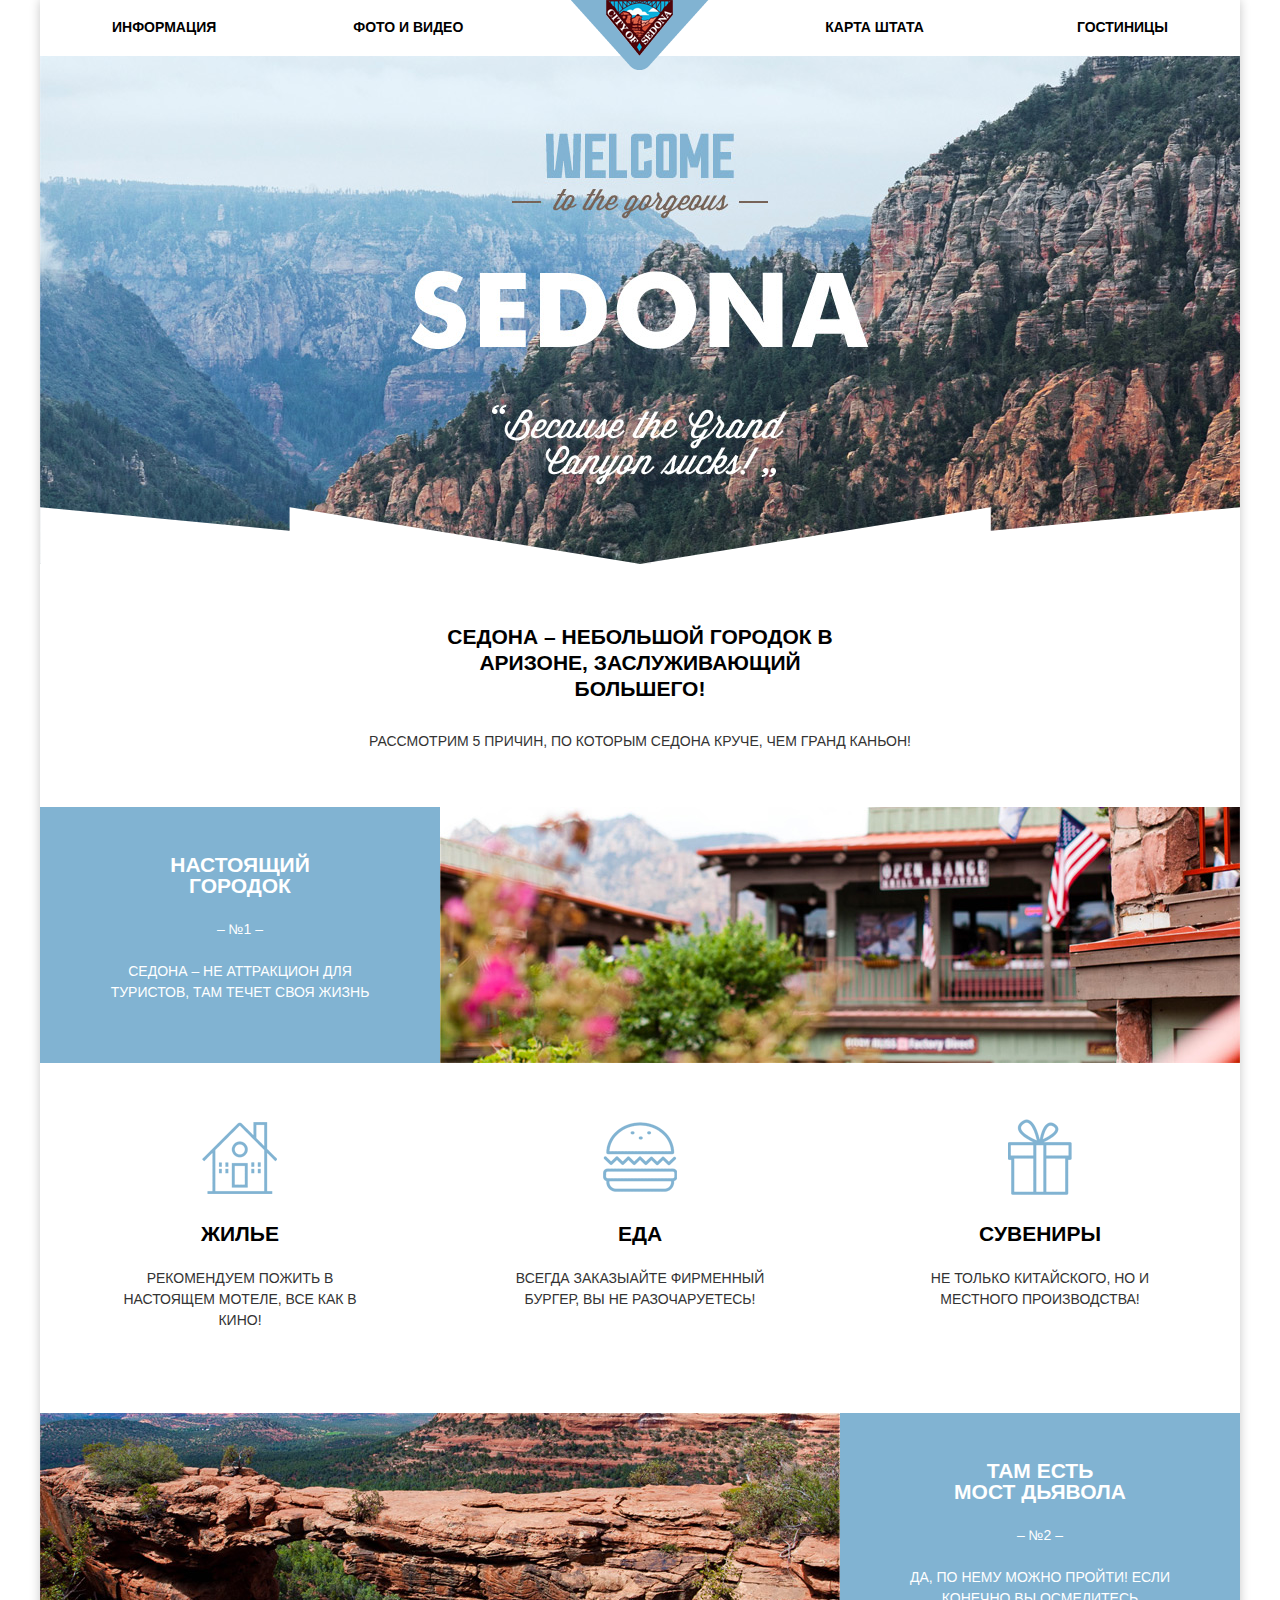
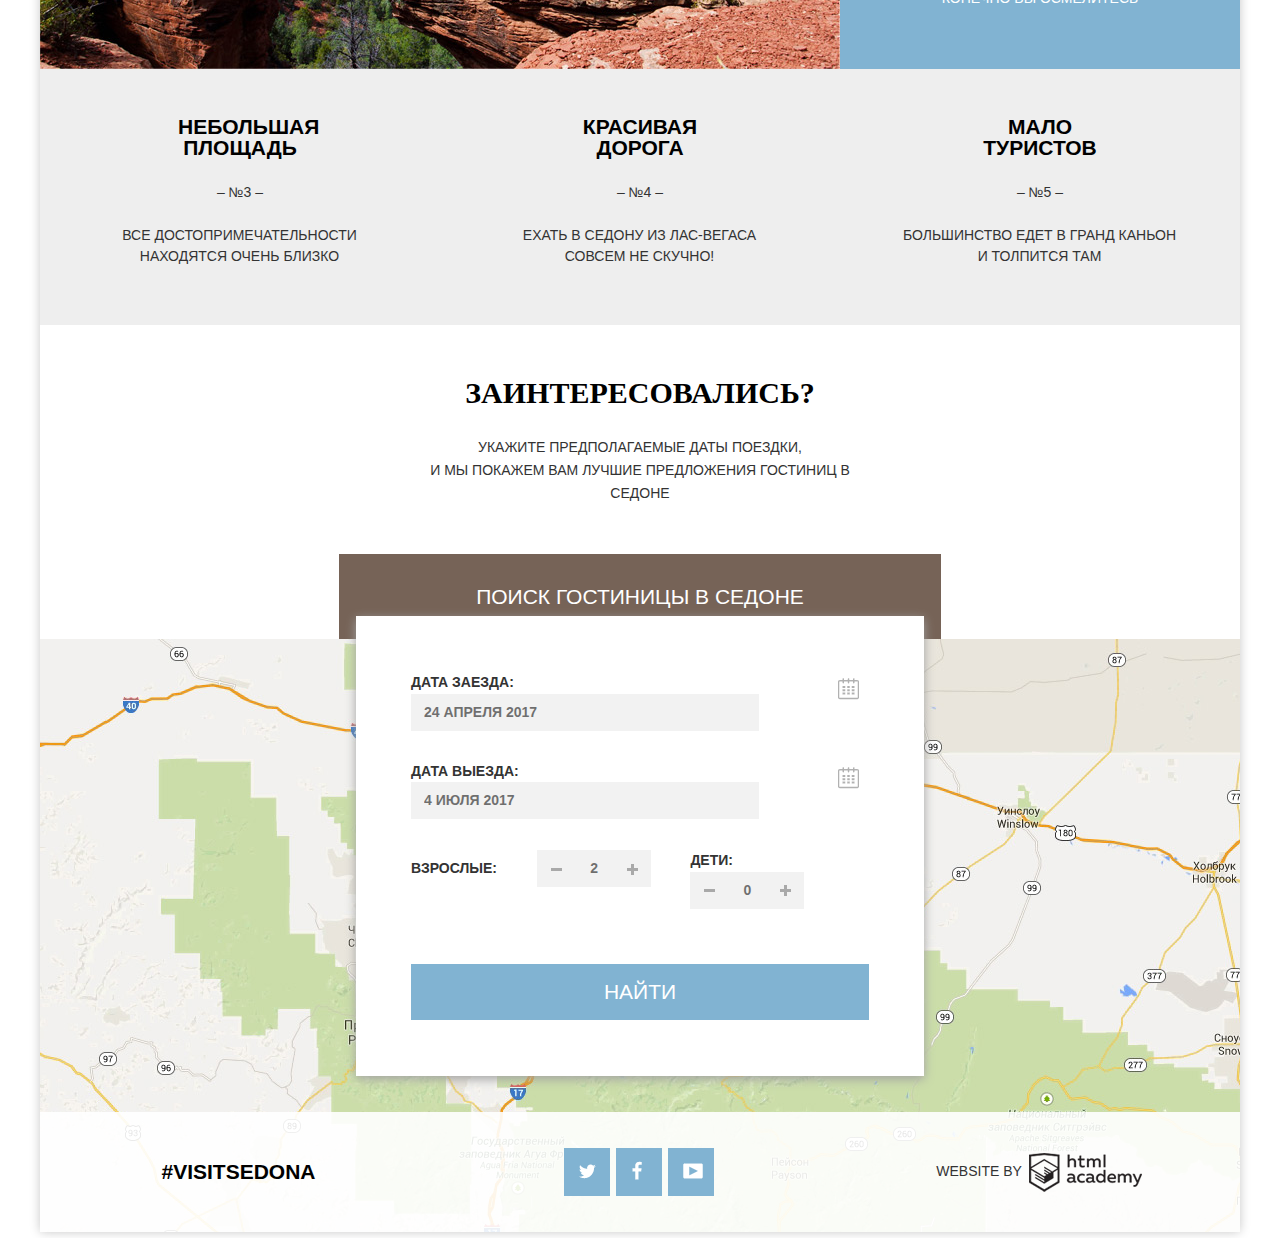
==== commit 5797cd9a: "Закончены декоративные элементы" ====
--- a/index.html
+++ b/index.html
@@ -1,4 +1,3 @@
-<script>document.write('<script src="http://' + (location.host || 'localhost').split(':')[0] + ':35729/livereload.js?snipver=1"></' + 'script>')</script>
 <!DOCTYPE html>
 <html lang="ru">
   <head>
@@ -94,15 +93,19 @@
     				</fieldset>
     				<fieldset class="adult">
     				  <label for="adult" class="form-label">Взрослые:</label>
-    				  <button type="button" name="btn-minus" class="btn-minus" value="-"></button>
-    				  <input type="text" name="adult" id="adult" placeholder="2">
-    				  <button type="button" name="btn-plus" class="btn-plus" value="+"></button>
+							<div class="form-field">
+							  <button type="button" name="btn-minus" class="btn-minus" value="-"></button>
+							  <input type="text" name="adult" id="adult" placeholder="2">
+							  <button type="button" name="btn-plus" class="btn-plus" value="+"></button>
+							</div>
     				</fieldset>
     				<fieldset class="children">
     				  <label for="children" class="form-label">Дети:</label>
-    				  <button type="button" name="btn-minus" class="btn-minus" value="-"></button>
-     				  <input type="text" name="children" id="children" placeholder="0">
-     				  <button type="button" name="btn-plus" class="btn-plus" value="+"></button>
+							<div class="form-field">
+	    				  <button type="button" name="btn-minus" class="btn-minus" value="-"></button>
+	     				  <input type="text" name="children" id="children" placeholder="0">
+	     				  <button type="button" name="btn-plus" class="btn-plus" value="+"></button>
+							</div>
     				</fieldset>
     				<button class="btn" type="submit">Найти</button>
     			</form>
--- a/css/style.css
+++ b/css/style.css
@@ -79,6 +79,18 @@
 .header-nav a {
 	text-decoration: none;
 	color: #000000;
+}
+
+.header-nav a:hover {
+	color: #81b3d2;
+}
+
+.header-nav a:active {
+	color: #cccccc;
+}
+
+.header-nav .active-link {
+	color: #766357;
 }
 
 .main-logo {
@@ -155,6 +167,11 @@
 .picture-town {
 	float: right;
 	width: 800px;
+}
+
+.picture-town img,
+.picture-mount img {
+	display: block;
 }
 
 .special {
@@ -330,6 +347,7 @@
 	box-sizing: border-box;
 	padding: 56px 55px;
 	background-color: #ffffff;
+	box-shadow: 0 3px 10px 0 #a1a2a2;
 }
 
 .order-form-choise fieldset {
@@ -353,6 +371,15 @@
 	font-weight: 700;
 	border: none;
 	padding: 8px 11px;
+}
+
+.order-form-choise input[type="text"]:hover {
+	background-color: #ebebeb;
+}
+
+.order-form-choise input[type="text"]:focus {
+	background-color: #ffffff;
+	outline: 2px solid #e5e5e5;
 }
 
 .arrive {
@@ -393,11 +420,27 @@
 	right: 9px;
 	background-image: url("../img/sprites.png");
 	background-repeat: no-repeat;
+	opacity: 0.3;
 	background-color: transparent;
 	background-position: 0 0;
 	cursor: pointer;
 }
 
+.btn-calendar:hover {
+	opacity: 1;
+}
+
+.btn-calendar:active {
+	border: none;
+	outline: none;
+	opacity: 1;
+	background-position: -1px -51px;
+}
+
+.btn-calendar:focus {
+	outline: none;
+}
+
 .order-form-search input {
 	display: inline-block;
 	vertical-align: middle;
@@ -419,9 +462,10 @@
 
 .adult input[id="adult"],
 .children input[id="children"] {
+	display: block;
+	width: 100%;
 	margin: 0;
-	padding: 8px 8px;
-	width: 38px;
+	padding: 8px 30px;
 	background-color: #f2f2f2;
 	text-align: center;
 	box-sizing: border-box;
@@ -435,16 +479,24 @@
 	margin-right: 26px;
 }
 
+.form-field {
+	position: relative;
+	display: inline-block;
+	vertical-align: middle;
+	width: 114px;
+}
+
 .btn-minus {
-	display: inline-block;
-	vertical-align: middle;
-	position: relative;
+	position: absolute;
+	top: 0;
+	left: 0;
 	width: 38px;
 	height: 37px;
-	background-color: #f2f2f2;
+	background-color: transparent;
 	font-size: 0;
 	border: none;
 	cursor: pointer; 
+	z-index: 9999;
 }
 
 .btn-minus::before {
@@ -461,15 +513,16 @@
 }
 
 .btn-plus {
-	display: inline-block;
-	vertical-align: middle;
-	position: relative;
+	position: absolute;
+	top: 0;
+	right: 0;
 	width: 38px;
 	height: 37px;
-	background-color: #f2f2f2;
+	background-color: transparent;
 	font-size: 0;
 	border: none;
 	cursor: pointer;
+	z-index: 9999;
 }
 
 .btn-plus::before,
@@ -490,6 +543,32 @@
 	transform: rotate(90deg);
 }
 
+.btn-minus:hover::before,
+.btn-plus:hover::before,
+.btn-plus:hover::after {
+	background-color: #000000;
+}
+
+.btn-minus:active::before,
+.btn-plus:active::before,
+.btn-plus:active::after {
+	background-color: #81b3d2;
+}
+
+.btn-minus::before:active,
+.btn-plus::before:active,
+.btn-plus::after:active {
+	border: none;
+	outline: none;
+}
+
+.btn-minus::before:focus,
+.btn-plus::before:focus,
+.btn-plus::after:focus {
+	border: none;
+	outline: none;
+}
+
 .btn {
 	line-height: 26px;
 	width: 100%;
@@ -502,9 +581,18 @@
 	cursor: pointer;
 }
 
+.btn:hover {
+	background-color: #669ec0;
+}
+
+.btn:active {
+	background-color: #5496bd;
+	color: #88b6d1;
+}
+
 .main-footer {
 	position: relative;
-	margin-top: -120px;
+	margin-top: -126px;
 	text-align: center;
 	padding-right: 72px;
 	padding-left: 72px;
@@ -542,10 +630,25 @@
 .social-btn {
 	display: inline-block;
 	vertical-align: top;
+	position: relative;
 	font-size: 0;
 	width: 46px;
 	height: 48px;
 	background-color: #81b3d2;
+}
+
+.social-btn:hover {
+	background-color: #669ec0;
+}
+
+.social-btn:active::before {
+	position: absolute;
+	content: "";
+	left: 0;
+	top: 0;
+	width: 100%;
+	height: 48px;
+	background-color: rgba(84, 150, 189, 0.6);
 }
 
 .social-btn-tw {
@@ -590,6 +693,14 @@
 	text-decoration: none;
 }
 
+.academy-logo:active {
+	opacity: 0.5;
+}
+
+.academy-logo:hover {
+	background-position: -201px 0;
+}
+
 .item-description .title {
 	text-align: left;
 }
@@ -610,7 +721,6 @@
 	background-repeat: no-repeat;
 	background-size: cover;
 	color: #ffffff;
-
 }
 
 .search-name {
@@ -630,7 +740,6 @@
 
 .search-list li {
 	margin-bottom: 25px;
-	padding-left: 23px;
 }
 
 .search-list li:last-child {
@@ -646,10 +755,6 @@
 .search-type-housing {
 	float: left;
 	width: 288px;
-}
-
-.search-type-housing li {
-	padding-left: 25px;
 }
 
 .search-type-cost {
@@ -658,12 +763,12 @@
 }
 
 .search-type-cost .search-name {
-	margin-bottom: 7px;
+	margin-bottom: 9px;
 }
 
 .search-nav {
 	padding-top: 33px;
-	padding-bottom: 28px;
+	padding-bottom: 31px;
 }
 
 .search-sum {
@@ -694,6 +799,16 @@
 	margin-right: 30px;
 }
 
+.search-sort a:hover {
+	color: #81b3d2;
+	border-bottom: 1px dotted #81b3d2;
+}
+
+.search-sort a:active {
+	color: #000000;
+	border: none;
+}
+
 .search-sort a:last-of-type {
 	margin-right: 0;
 }
@@ -718,18 +833,45 @@
 }
 
 .sort-btn-up {
-	border: 6px solid transparent;	
+	display: inline-block;
+	vertical-align: middle;
+	width: 0;
+	height: 0;
+	border-left: 5px solid transparent;
+	border-right: 5px solid transparent;
 	border-bottom: 8px solid #cccccc;
 }
 
+.sort-btn-up:hover {
+	border-bottom-color: #000000; 
+}
+
+.sort-btn-up:active {
+	border-bottom-color: #81b3d2; 
+}
+
 .sort-btn-down {
-	border: 6px solid transparent;	
+	display: inline-block;
+	vertical-align: middle;
+	width: 0;
+	height: 0;
+	border-left: 5px solid transparent;
+	border-right: 5px solid transparent;
 	border-top: 8px solid #81b3d2;
+	margin-left: 9px;
+}
+
+.sort-btn-down:hover {
+	border-top-color: #000000; 
+}
+
+.sort-btn-down:active {
+	border-top-color: #81b3d2; 
 }
 
 .search-item {
 	padding-top: 30px;
-	padding-bottom: 24px;
+	padding-bottom: 29px;
 	border-top: 1px solid #cccccc;
 }
 
@@ -740,6 +882,10 @@
 .item-picture {
 	float: left;
 	width: 135px;
+}
+
+.item-picture img {
+	display: block;
 }
 
 .item-description {
@@ -752,6 +898,19 @@
 	font-size: 21px;
 	margin: 0;
 	margin-bottom: 7px;
+}
+
+.item-title a {
+	text-decoration: none;
+	color: #000000;
+}
+
+.item-title a:hover {
+	color: #81b3d2;
+}
+
+.item-title a:active {
+	color: #cccccc;
 }
 
 .search-rate {
@@ -784,10 +943,28 @@
 	background-color: #81b3d2;
 }
 
+.item-btn-more:hover {
+	background-color: #669ec0;
+}
+
+.item-btn-more:active {
+  background-color: #5496bd;
+	color: #94b9d2;
+}
+
 .item-btn-order {
 	background-color: #766357;
 }
 
+.item-btn-order:hover {
+	background-color: #604e43;
+}
+
+.item-btn-order:active {
+  background-color: #503e33;
+	color: #857871;
+}
+
 .search-rate {
 	text-align: right;
 }
@@ -795,29 +972,13 @@
 .rate-sum {
 	display: inline-block;
 	vertical-align: top;
+	text-align: right;
 	min-height: 18px;
-	margin-bottom: 44px;
-}
-
-.rate-sum-four {
-	width: 89px; 
-	background-repeat: repeat-x; 
-	background-image: url(../img/sprites.png);
-	background-position: -1px -300px; 
-}
-
-.rate-sum-three {
-	width: 89px; 
-	background-repeat: repeat-x; 
-	background-image: url(../img/sprites.png);
-	background-position: -1px -300px; 
-}
-
-.rate-sum-two {
-	width: 89px; 
-	background-repeat: repeat-x; 
-	background-image: url(../img/sprites.png);
-	background-position: -1px -300px; 
+	margin-bottom: 40px;
+}
+
+.rate-sum img {
+	margin-left: 3px;
 }
 
 .rate-description span {
@@ -828,14 +989,59 @@
 	background-color: #cccccc;
 }
 
+/*кастомизация чекбоксов*/
+
+input[type="checkbox"] {
+	display: none;
+}
+
+input[type="checkbox"] + label {
+	display: block;
+	position: relative;
+	cursor: pointer;
+	padding-left: 39px;
+}
+
+input[type="checkbox"] + label::before {
+	content: "";
+	display: block;
+	width: 17px;
+	height: 17px;
+	border: 2px solid #ffffff;
+	border-radius: 4px;
+	background-color: transparent;
+	position: absolute;
+	cursor: pointer;
+	top: 0;
+	left: 0;
+}
+
+input[type="checkbox"]:checked + label::before {
+	content: "";
+	display: block;
+	position: absolute;
+	top: 0;
+	left: -2px;
+	background-image: url("../img/sprites.png");
+	background-repeat: no-repeat;
+	width: 26px;
+	height: 22px;
+	background-position: 0 -100px;
+	border: none;
+}
+input[type="checkbox"]:disabled + label,
+input[type="checkbox"]:disabled + label::before,
+input[type="checkbox"]:checked:disabled + label::before {
+	color: #6a6a6a;
+  cursor: default;
+}
+
+/*сложный фильтр*/
+
 .price-controls {
   position: relative;
-  
-  height: 36px;
   margin-bottom: 20px;
-
   font-size: 0;
-
   border: 2px solid #ffffff;
   border-radius: 2px;
 }
@@ -845,71 +1051,60 @@
   position: absolute;
   top: 50%;
   left: 50%;
-
   width: 2px;
   height: 22px;
-
   background: #ffffff;
   transform: translate(-50%, -50%);
 }
 
 .price-controls label {
   display: inline-block;
-
   font-size: 14px;
-  line-height: 38px;
+  line-height: 31px;
   vertical-align: top;
-
   cursor: pointer;
 }
 
-.price-controls .min-price {
-	width: 90px;
-  padding-left: 65px;
-}
-
+.price-controls .min-price,
 .price-controls .max-price {
   width: 90px;
-  padding-left: 57px;
+  padding-left: 65px;
+}
+
+.price-controls .max-price {
+  padding-left: 55px;
 }
 
 .price-controls input {
   width: 50px;
   margin: 0;
-
   color: inherit;
   font: inherit;
-
   background: none;
   border: none;
 }
 
 .range-controls {
   position: relative;
-
   margin-bottom: 32px;
 }
 
 .range-controls .scale {
   height: 2px;
-
   background: rgba(255, 255, 255, 0.3);
 }
 
 .range-controls .bar {
   width: 80%;
   height: 2px;
-
   background: #ffffff;
 }
 
 .range-toggle {
   position: absolute;
   top: -9px;
-
   width: 4px;
   height: 4px;
-
   background: #ababab;
   border: 8px solid #ffffff;
   border-radius: 50%;
@@ -931,14 +1126,12 @@
 
 .btn-transparent {
   display: block;
-  margin: 0 auto;
+  margin: 0 82px;
   padding: 6px 35px;
-
   font-size: 14px;
   line-height: 20px;
   color: #ffffff;
   text-transform: uppercase;
-
   background: transparent;
   border: 2px solid #ffffff;
   border-radius: 2px;
@@ -947,6 +1140,12 @@
 
 .btn-transparent:hover {
   color: #000000;
-
   background: #ffffff;
+}
+
+button,
+button:active,
+button:focus {
+	border: none;
+	outline: none;
 }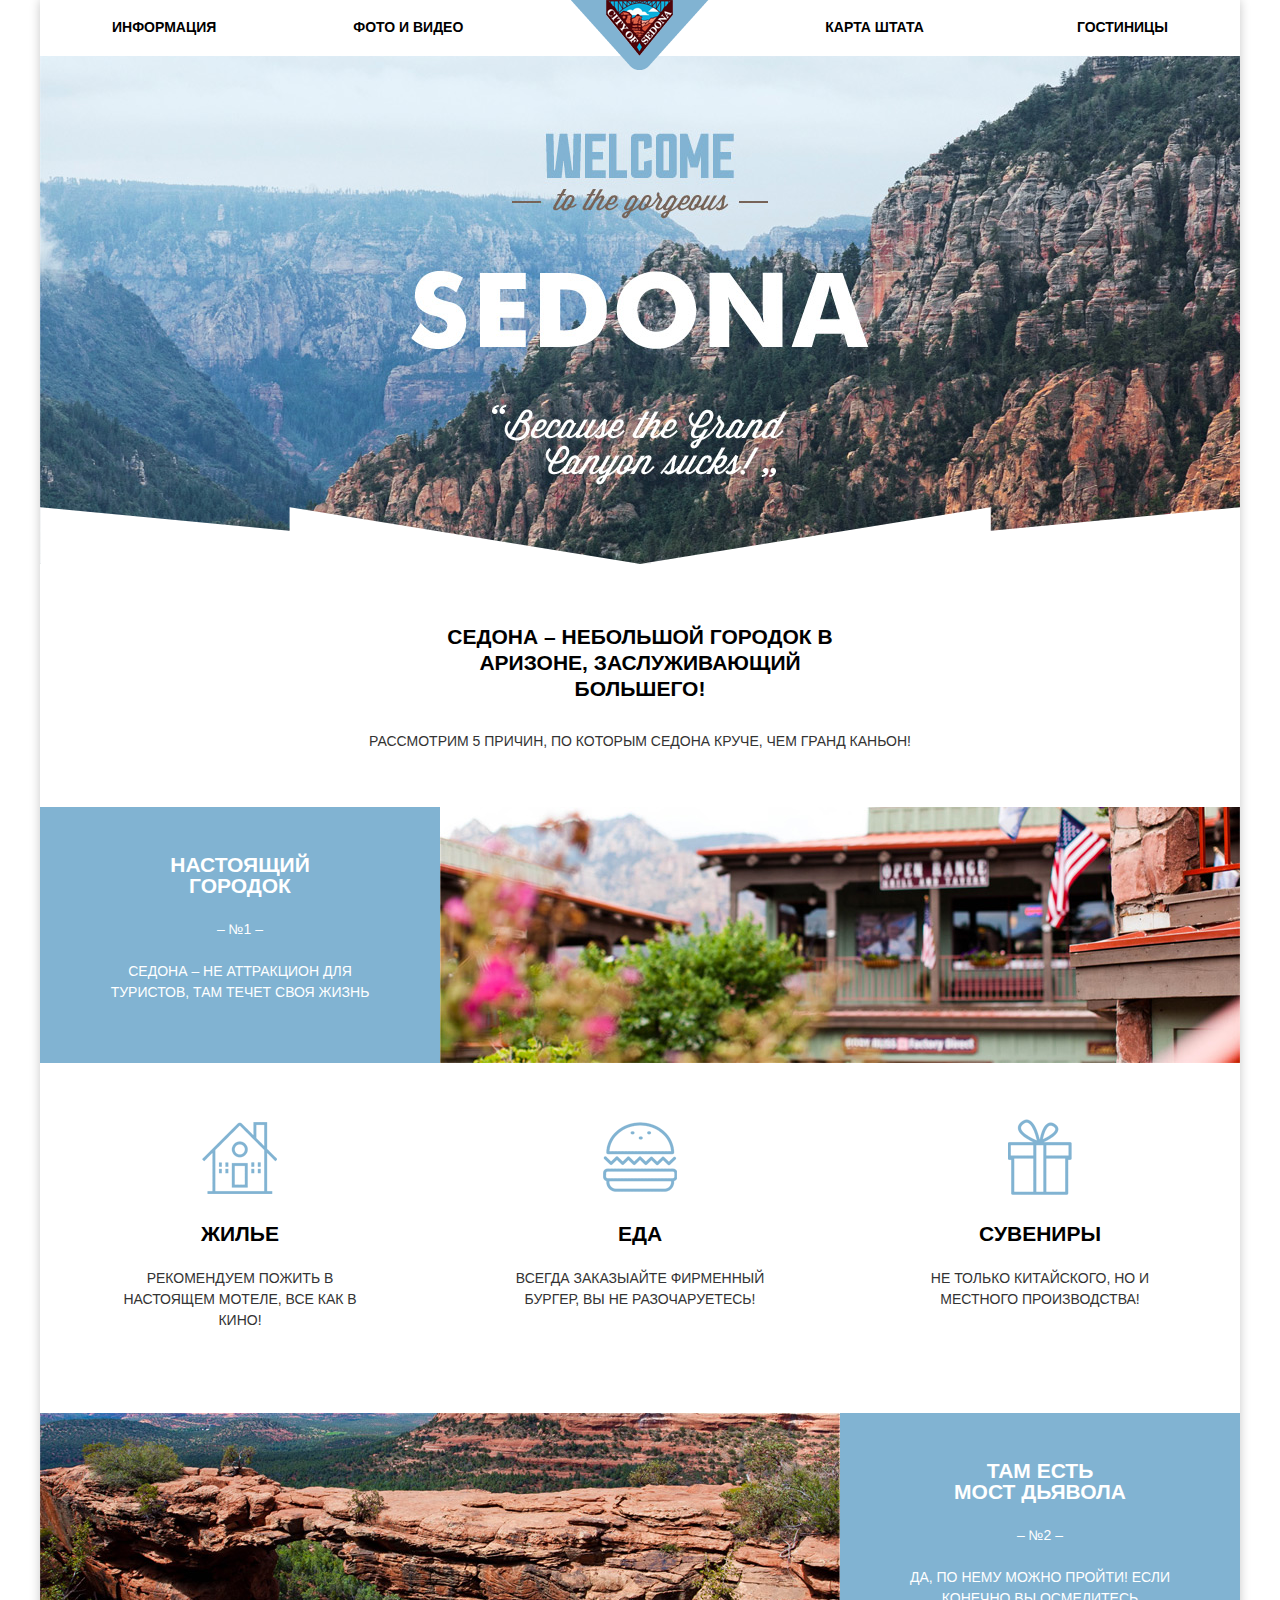
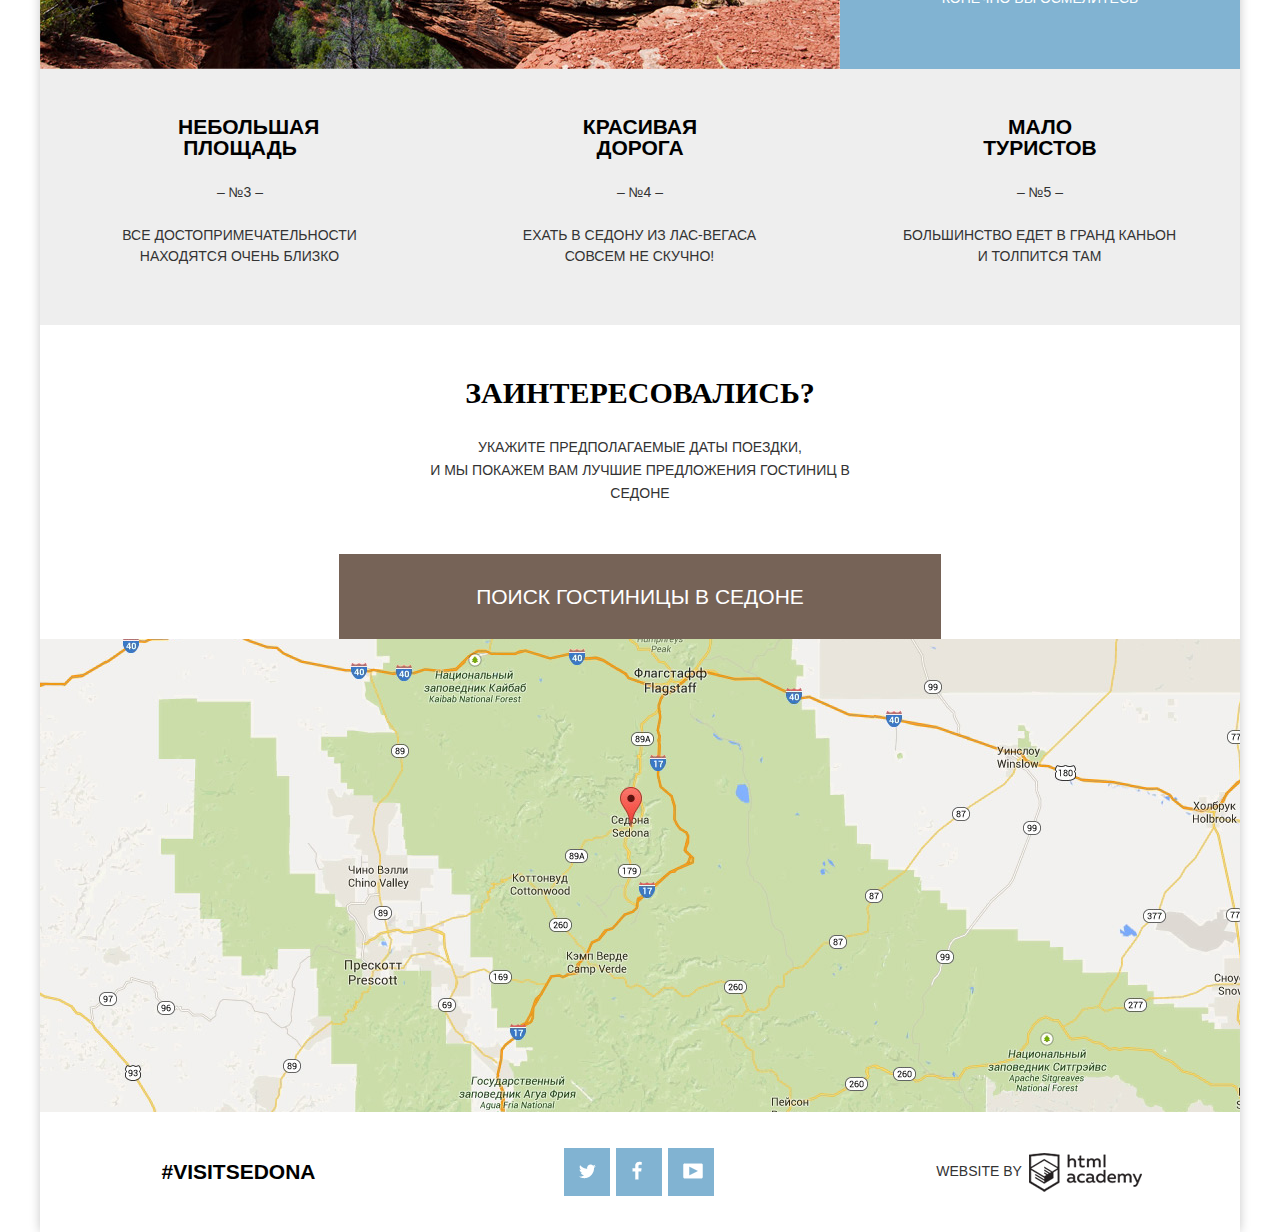
==== commit 76e73a39: "Добавлен js" ====
--- a/index.html
+++ b/index.html
@@ -84,12 +84,12 @@
     			  <fieldset class="arrive">
     				  <label for="date-arrive" class="form-label">Дата заезда:</label>
     				  <input type="text" name="date-arrive" id="date-arrive" placeholder="24 апреля 2017">
-    				  <input type="button" name="btn-calendar" class="btn-calendar">
+    				  <input type="button" name="btn-calendar" class="btn-calendar" value="calendar">
     				</fieldset>
     				<fieldset class="depart">
     				  <label for="date-depart" class="form-label">Дата выезда:</label>
     				  <input type="text" name="date-depart" id="date-depart" placeholder="4 июля 2017">
-    				  <input type="button" name="btn-calendar" class="btn-calendar">
+    				  <input type="button" name="btn-calendar" class="btn-calendar" value="calendar">
     				</fieldset>
     				<fieldset class="adult">
     				  <label for="adult" class="form-label">Взрослые:</label>
@@ -111,7 +111,7 @@
     			</form>
       	</div>
         <div class="map">
-            <img src="img/map.jpg" width="1200" height="593" alt="Карта">  
+          <iframe src="https://www.google.com/maps/embed?pb=!1m18!1m12!1m3!1d837973.7880609115!2d-112.31947871627142!3d34.872930459071746!2m3!1f0!2f0!3f0!3m2!1i1024!2i768!4f13.1!3m3!1m2!1s0x872da132f942b00d%3A0x5548c523fa6c8efd!2z0KHQtdC00L7QvdCwLCDQkNGA0LjQt9C-0L3QsCA4NjMzNiwg0KHQqNCQ!5e0!3m2!1sru!2sru!4v1494245614513"></iframe>
         </div>
       </main>
       <footer class="main-footer clearfix">
@@ -129,5 +129,6 @@
       	</section>
       </footer>
     </div>
+    <script type="text/javascript" src="js/script.js"></script>
   </body>
 </html>
--- a/css/style.css
+++ b/css/style.css
@@ -338,6 +338,11 @@
 }
 
 .order-form-choise {
+	display: none;
+}
+
+.order-form-choise-show {
+	display: block;
 	text-align: left;
 	width: 568px;
 	margin-left: -284px;
@@ -348,6 +353,8 @@
 	padding: 56px 55px;
 	background-color: #ffffff;
 	box-shadow: 0 3px 10px 0 #a1a2a2;
+	animation-name: bounce;
+	animation-duration: 0.6s;
 }
 
 .order-form-choise fieldset {
@@ -371,6 +378,10 @@
 	font-weight: 700;
 	border: none;
 	padding: 8px 11px;
+}
+
+.order-form-choise input[type="button"] {
+	font-size: 0;
 }
 
 .order-form-choise input[type="text"]:hover {
@@ -424,6 +435,7 @@
 	background-color: transparent;
 	background-position: 0 0;
 	cursor: pointer;
+	font-size: 0;
 }
 
 .btn-calendar:hover {
@@ -592,7 +604,6 @@
 
 .main-footer {
 	position: relative;
-	margin-top: -126px;
 	text-align: center;
 	padding-right: 72px;
 	padding-left: 72px;
@@ -600,10 +611,6 @@
 	padding-bottom: 36px; 
 	box-sizing: border-box;
 	background-color: rgba(255,255,255, 0.9);
-}
-
-.main-inner-footer {
-	margin-top: 0;
 }
 
 .footer-contacts {
@@ -720,6 +727,7 @@
 	background-image: url("../img/filter-background.jpg");
 	background-repeat: no-repeat;
 	background-size: cover;
+	background-position: 0 18%;
 	color: #ffffff;
 }
 
@@ -1148,4 +1156,34 @@
 button:focus {
 	border: none;
 	outline: none;
+}
+
+@keyframes bounce {
+	0% { transform: translateY(-100px); }
+	70% { transform: translateY(100px); }
+	90% { transform: translateY(-10px); }
+	100% { transform: translateY(0); }
+}
+
+@keyframes shake {
+	0%, 100% { transform: translateX(0); }
+	10%, 30%, 50%, 70%, 90% { transform: translateX(-10px); }
+	20%, 40%, 60%, 80% { transform: translateX(10px); }
+}
+
+.modal-error {
+	animation-name: shake;
+	animation-duration: 0.6s;
+}
+
+.map {
+	background: #f2f1ef url(../img/map.jpg) no-repeat center;
+	height: 473px;
+}
+
+.map iframe {
+	display: block;
+	border: none;
+	width: 100%;
+	height: 593px;
 }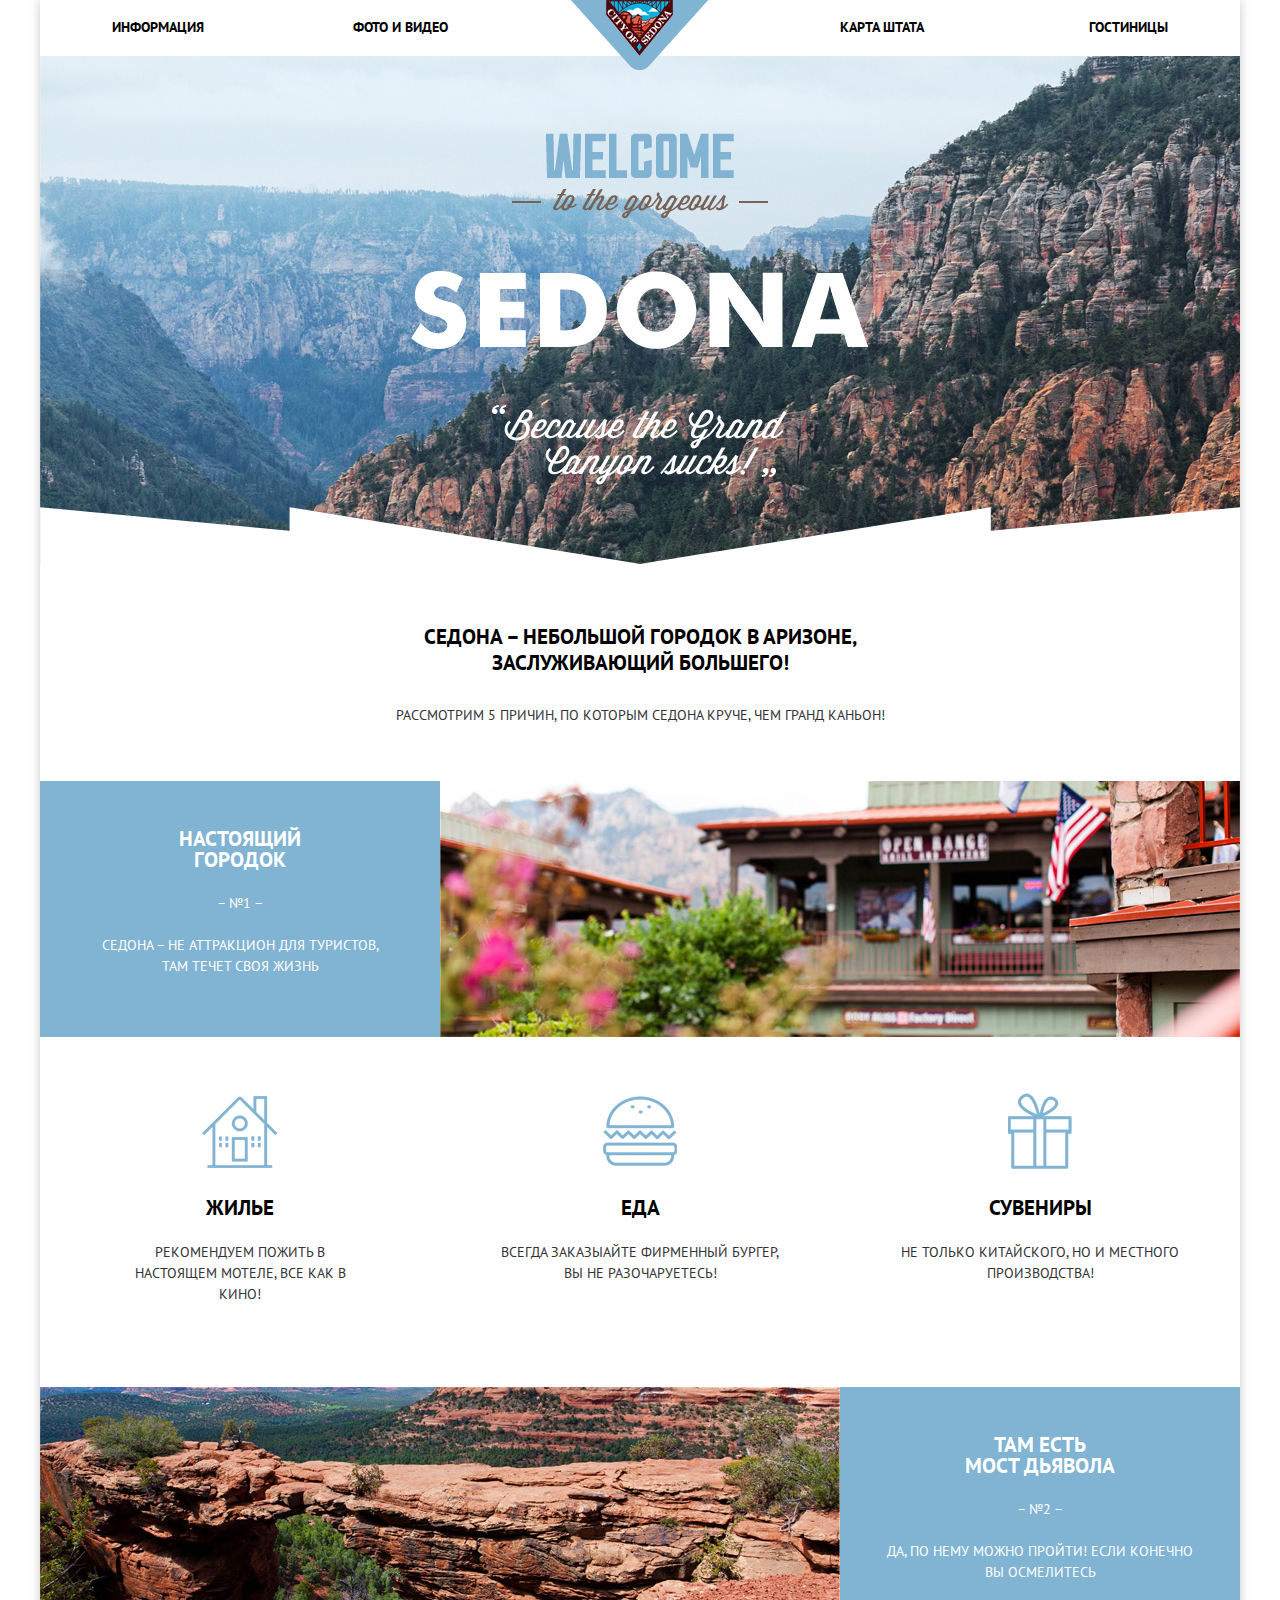
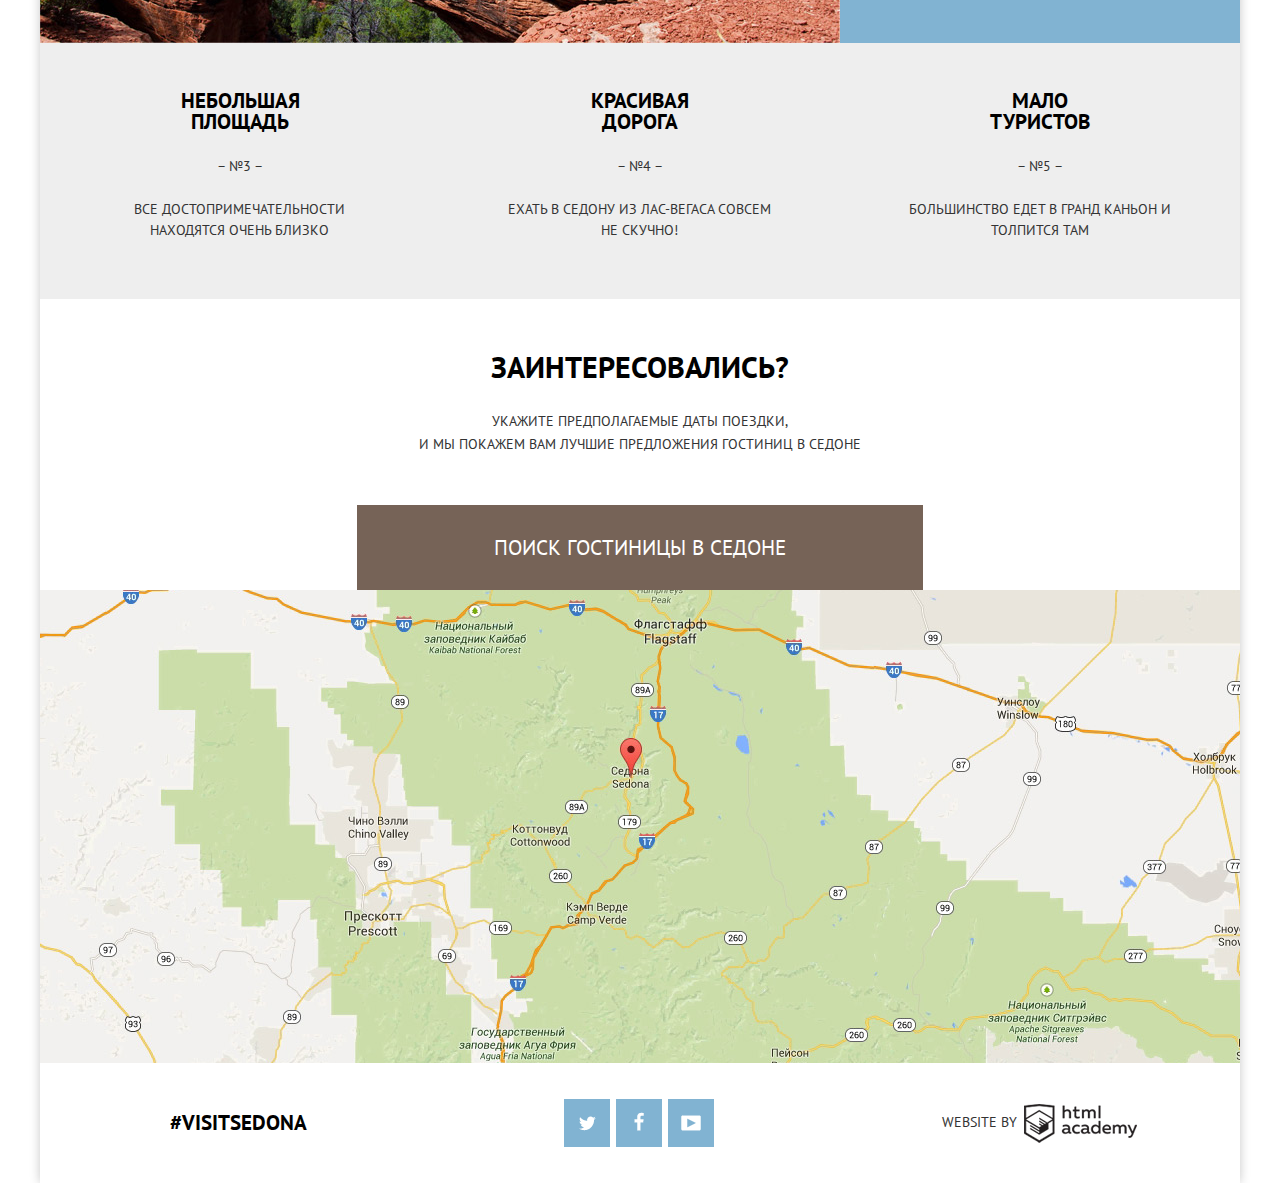
==== commit 156f52ce: "Первые поправки" ====
--- a/index.html
+++ b/index.html
@@ -3,6 +3,7 @@
   <head>
     <meta charset="utf-8">
     <title>HTML Academy: Седона</title>
+    <link href="https://fonts.googleapis.com/css?family=PT+Sans:400,700&amp;subset=cyrillic" rel="stylesheet">
     <link rel="stylesheet" type="text/css" href="css/normalize.css">
     <link href="css/style.css" rel="stylesheet">
   </head>
@@ -84,12 +85,12 @@
     			  <fieldset class="arrive">
     				  <label for="date-arrive" class="form-label">Дата заезда:</label>
     				  <input type="text" name="date-arrive" id="date-arrive" placeholder="24 апреля 2017">
-    				  <input type="button" name="btn-calendar" class="btn-calendar" value="calendar">
+    				  <button type="button" name="btn-calendar" class="btn-calendar"></button>
     				</fieldset>
     				<fieldset class="depart">
     				  <label for="date-depart" class="form-label">Дата выезда:</label>
     				  <input type="text" name="date-depart" id="date-depart" placeholder="4 июля 2017">
-    				  <input type="button" name="btn-calendar" class="btn-calendar" value="calendar">
+    				  <button type="button" name="btn-calendar" class="btn-calendar"></button>
     				</fieldset>
     				<fieldset class="adult">
     				  <label for="adult" class="form-label">Взрослые:</label>
--- a/css/style.css
+++ b/css/style.css
@@ -322,9 +322,8 @@
 
 .order-descript {
 	line-height: 23px;
-	margin: 0 0 49px 0;
-	padding-left: 380px;
-	padding-right: 380px;
+	margin: 0 auto 49px;
+	max-width: 566px;
 }
 
 .order-btn {
@@ -368,6 +367,7 @@
 .order-form-choise label {
 	font-size: 14px;
 	font-weight: 700;
+	color: #000000;
 }
 
 .order-form-choise input {
@@ -378,10 +378,22 @@
 	font-weight: 700;
 	border: none;
 	padding: 8px 11px;
-}
-
-.order-form-choise input[type="button"] {
-	font-size: 0;
+	color: #000000;
+}
+
+::-webkit-input-placeholder {
+	opacity: 1;
+}
+
+::-moz-placeholder {
+	opacity: 1;
+}
+
+:-moz-placeholder {
+	opacity: 1;
+}
+:-ms-input-placeholder {
+	opacity: 1;
 }
 
 .order-form-choise input[type="text"]:hover {
@@ -428,7 +440,10 @@
 .btn-calendar {
 	position: absolute;
 	top: 6px;
-	right: 9px;
+	right: 5px;
+	width: 25px;
+	height: 25px;
+	border: none;
 	background-image: url("../img/sprites.png");
 	background-repeat: no-repeat;
 	opacity: 0.3;
@@ -567,16 +582,16 @@
 	background-color: #81b3d2;
 }
 
-.btn-minus::before:active,
-.btn-plus::before:active,
-.btn-plus::after:active {
+.btn-minus:active,
+.btn-plus:active,
+.btn-plus:active {
 	border: none;
 	outline: none;
 }
 
-.btn-minus::before:focus,
-.btn-plus::before:focus,
-.btn-plus::after:focus {
+.btn-minus:focus,
+.btn-plus:focus,
+.btn-plus:focus {
 	border: none;
 	outline: none;
 }
@@ -661,20 +676,20 @@
 .social-btn-tw {
 	background-image: url("../img/sprites.png");
 	background-repeat: no-repeat;
-	background-position: 14px -185px;
+	background-position: 14px -184px;
 }
 
 .social-btn-fb {
 	margin: 0 2px;
 	background-image: url("../img/sprites.png");
 	background-repeat: no-repeat;
-	background-position: 14px -138px;
+	background-position: 16px -138px;
 }
 
 .social-btn-yt {
 	background-image: url("../img/sprites.png");
 	background-repeat: no-repeat;
-	background-position: 14px -236px;
+	background-position: 12px -235px;
 }
 
 .footer-copyright{
@@ -700,12 +715,13 @@
 	text-decoration: none;
 }
 
-.academy-logo:active {
-	opacity: 0.5;
-}
-
 .academy-logo:hover {
 	background-position: -201px 0;
+}
+
+.academy-logo:active {
+	background-position: -201px -101px;
+	opacity: 0.5;
 }
 
 .item-description .title {
@@ -807,12 +823,12 @@
 	margin-right: 30px;
 }
 
-.search-sort a:hover {
+.search-sort .not-active:hover {
 	color: #81b3d2;
 	border-bottom: 1px dotted #81b3d2;
 }
 
-.search-sort a:active {
+.search-sort .not-active:active {
 	color: #000000;
 	border: none;
 }
@@ -1037,11 +1053,17 @@
 	background-position: 0 -100px;
 	border: none;
 }
-input[type="checkbox"]:disabled + label,
+
+
 input[type="checkbox"]:disabled + label::before,
 input[type="checkbox"]:checked:disabled + label::before {
+  cursor: default;
+  filter: brightness(40%);
+}
+
+input[type="checkbox"]:disabled + label {
 	color: #6a6a6a;
-  cursor: default;
+	cursor: default;
 }
 
 /*сложный фильтр*/
@@ -1151,10 +1173,8 @@
   background: #ffffff;
 }
 
-button,
-button:active,
-button:focus {
-	border: none;
+.btn-transparent:active,
+.btn-transparent:focus {
 	outline: none;
 }
 
